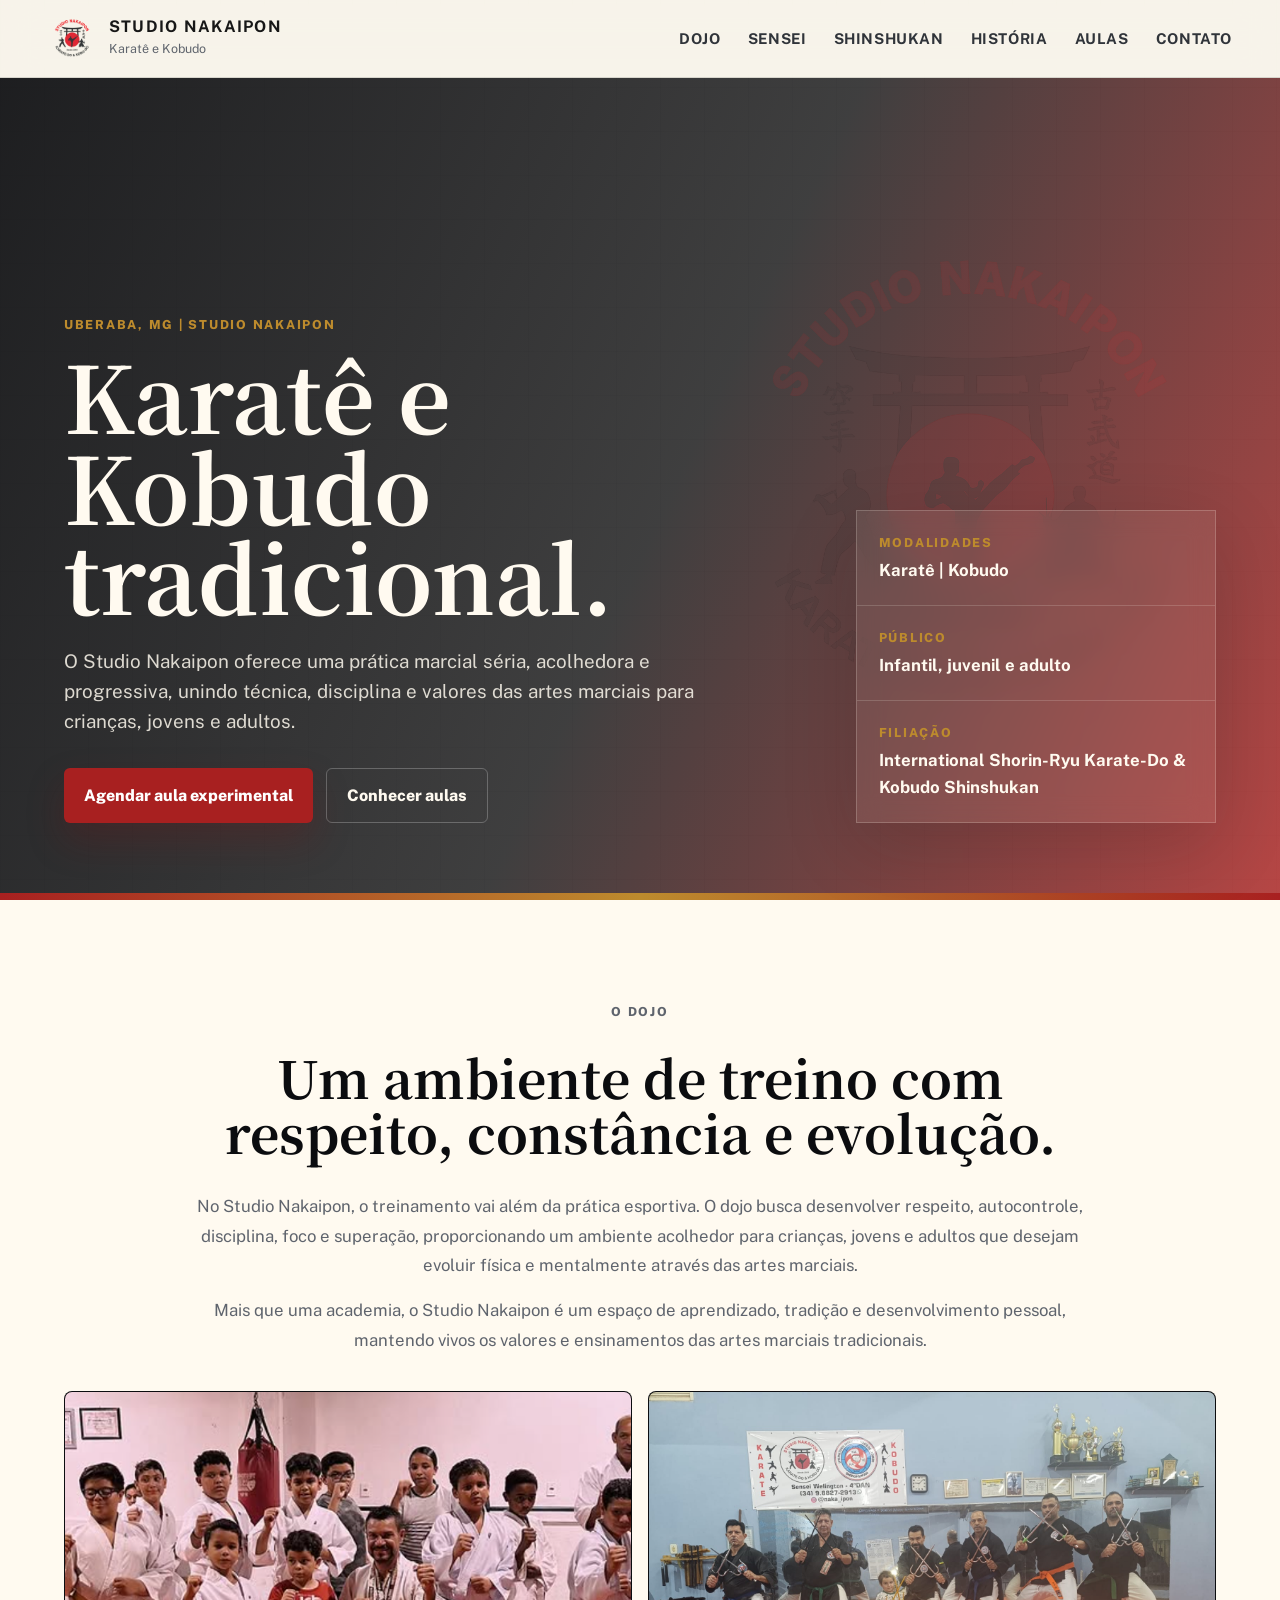
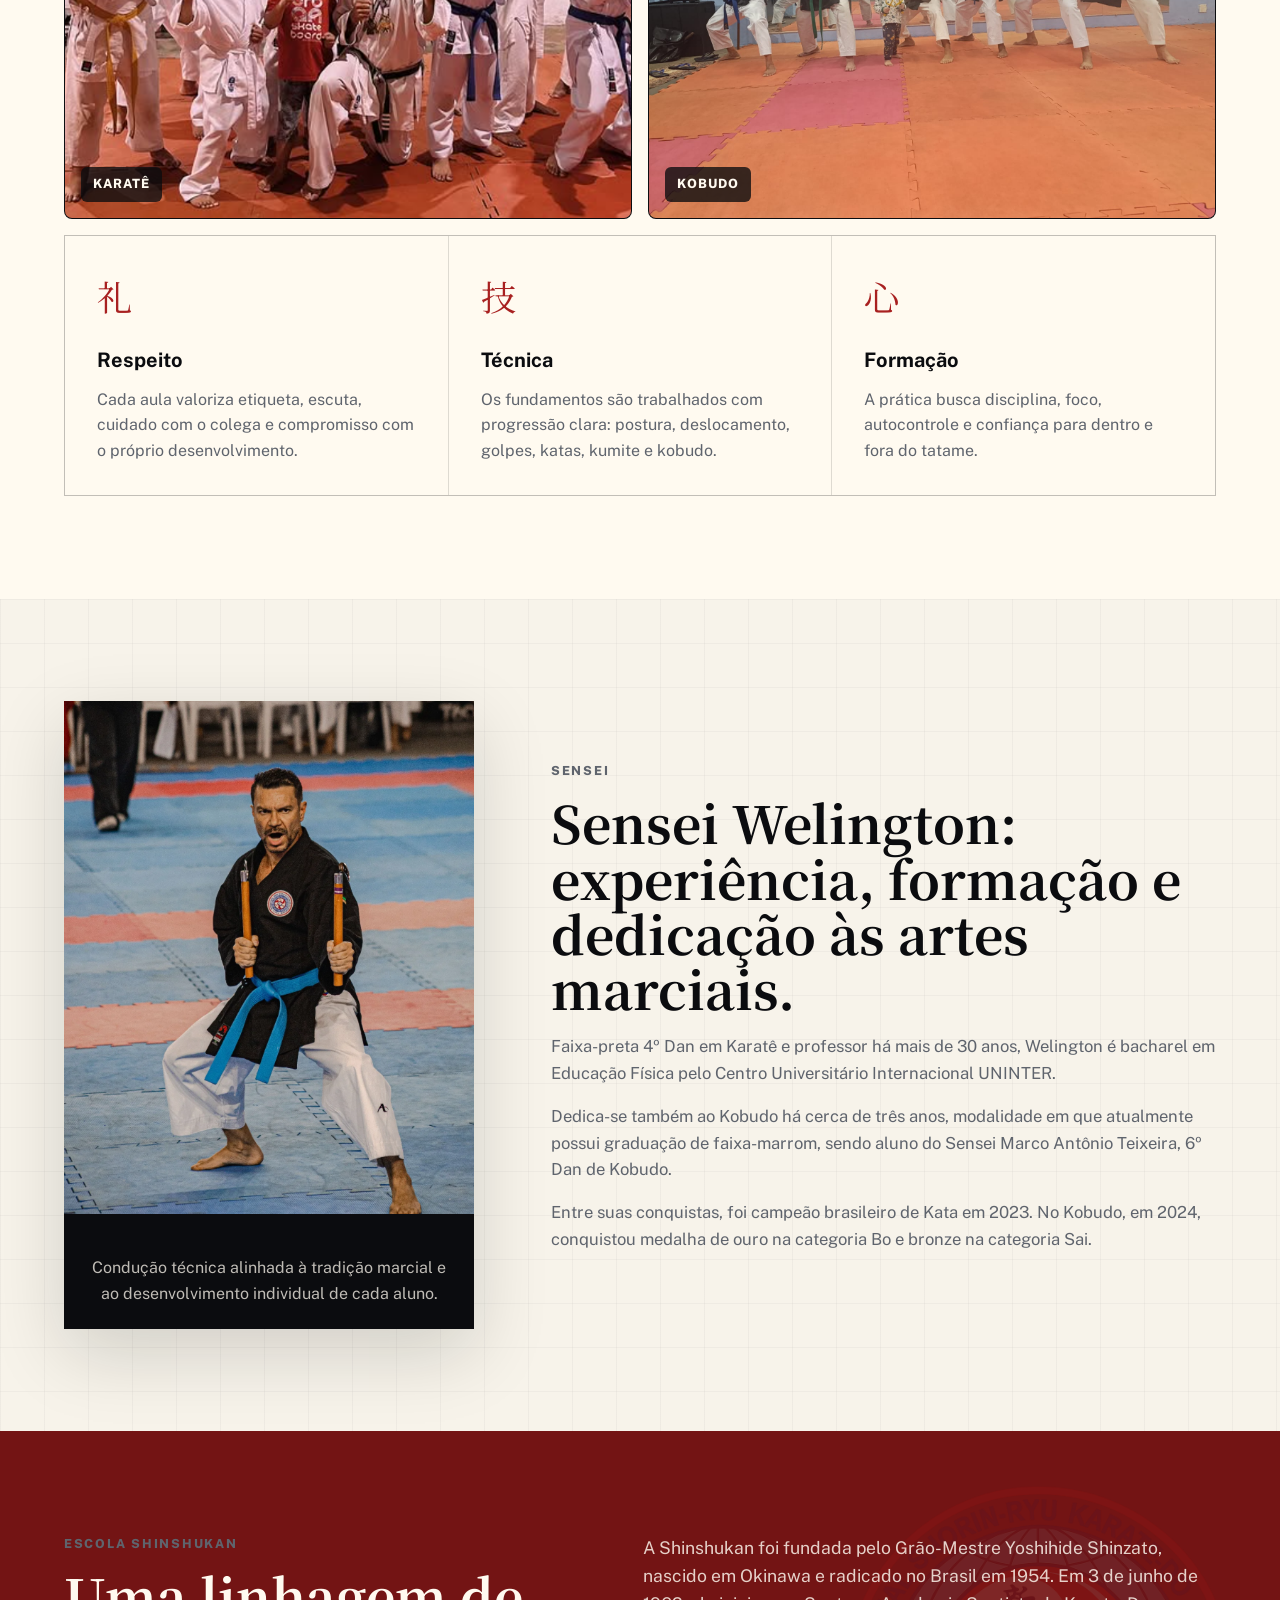
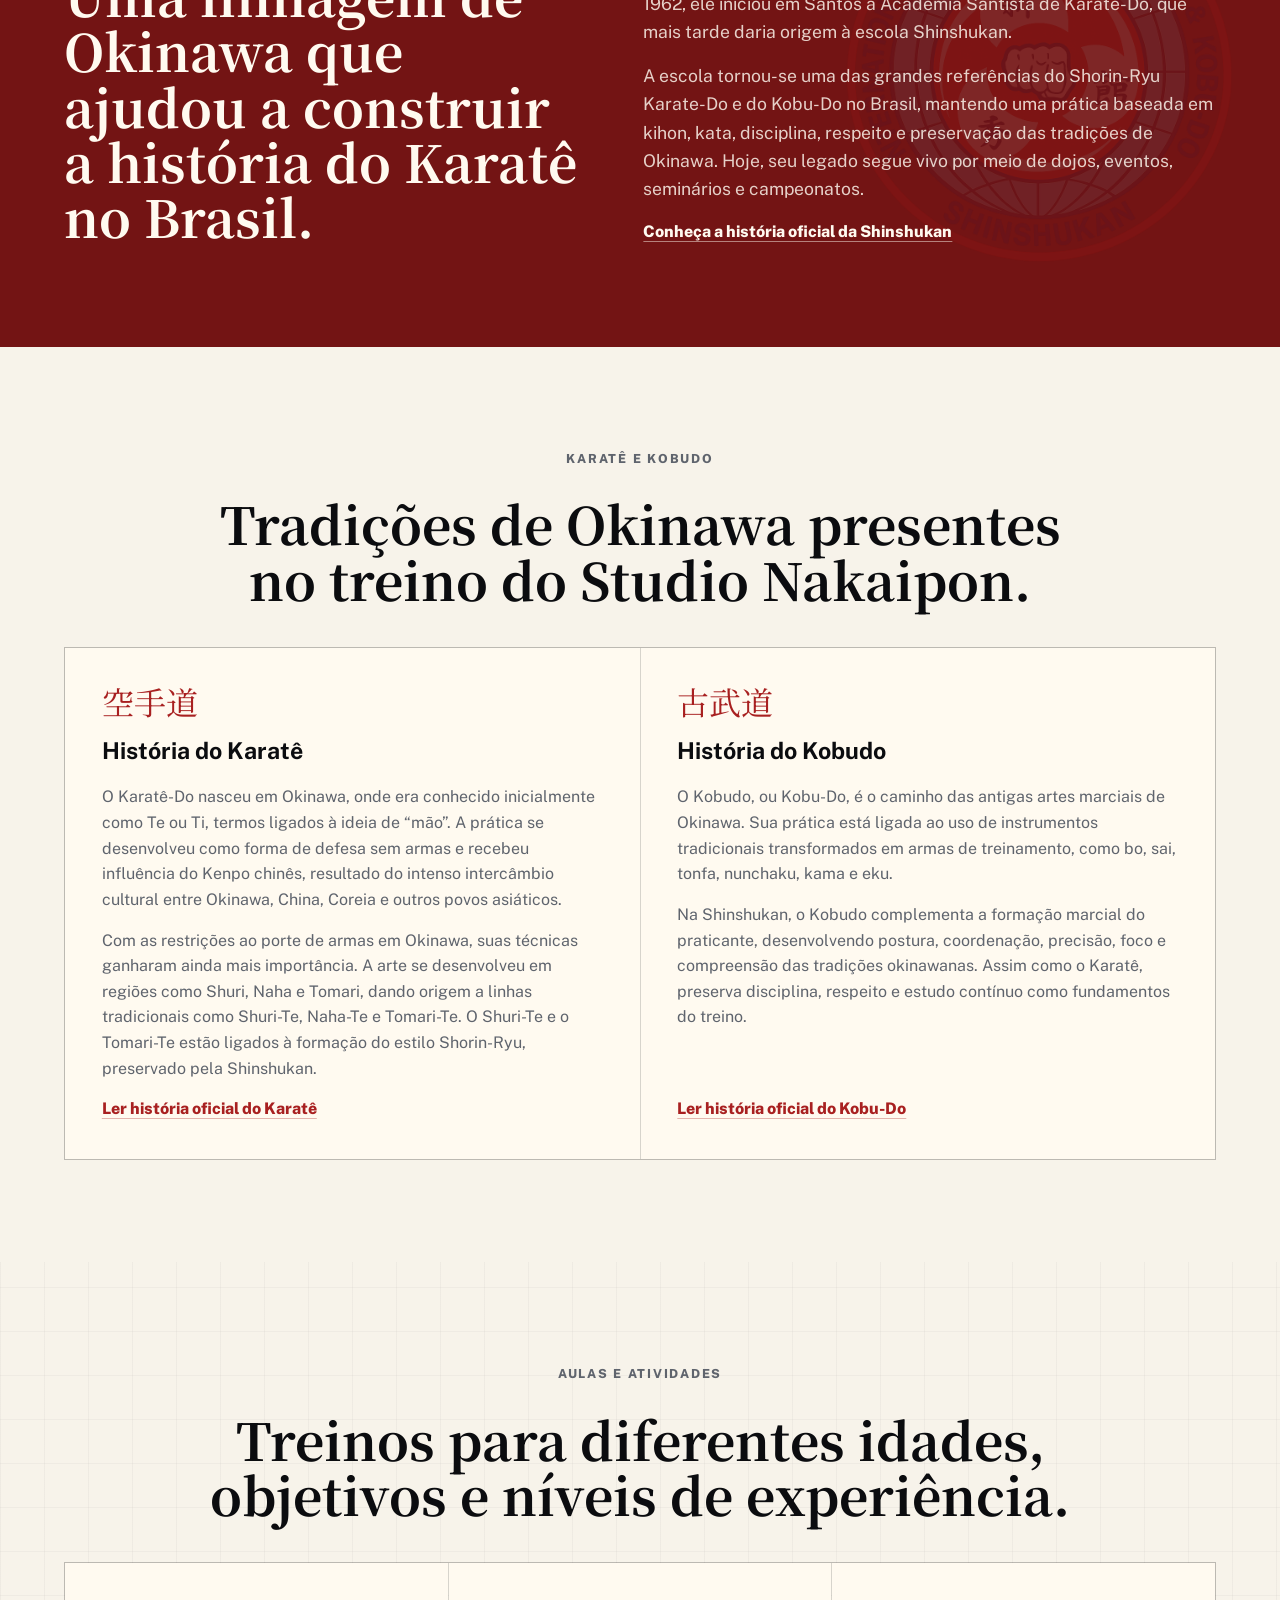
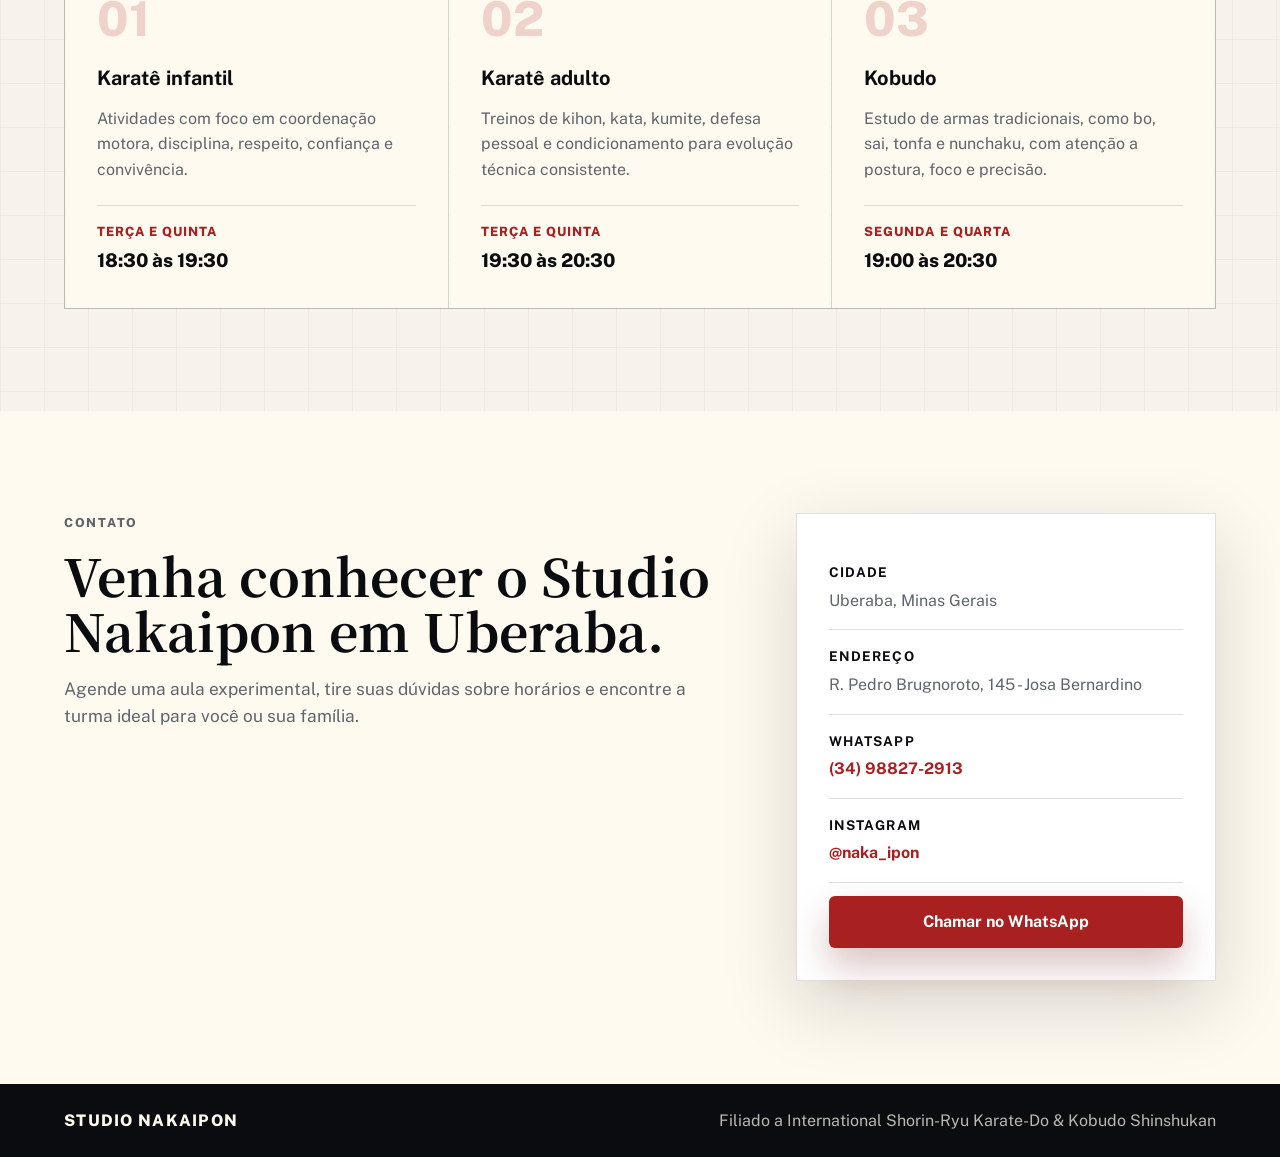
==== index.html @ 6b3e34f6 "primeiro commit" ====
<!DOCTYPE html>
<html lang="pt-BR">
<head>
  <meta charset="UTF-8">
  <meta name="viewport" content="width=device-width, initial-scale=1.0">
  <meta name="description" content="Studio Nakaipon Karatê e Kobudo em Uberaba, MG. Aulas vinculadas à escola Shinshukan, com treino tradicional, disciplina e desenvolvimento pessoal.">
  <title>Studio Nakaipon | Karatê e Kobudo em Uberaba</title>
  <link rel="icon" type="image/png" href="assets/image/logo_nakaipon.png">
  <link rel="preconnect" href="https://fonts.googleapis.com">
  <link rel="preconnect" href="https://fonts.gstatic.com" crossorigin>
  <link href="https://fonts.googleapis.com/css2?family=Noto+Serif+JP:wght@600;700&family=Public+Sans:wght@400;500;600;700;800&display=swap" rel="stylesheet">
  <link rel="stylesheet" href="styles.css">
</head>
<body>
  <header class="site-header">
    <a class="brand" href="#inicio" aria-label="Studio Nakaipon Karatê e Kobudo">
      <img src="assets/image/logo_nakaipon.png" alt="" class="brand-mark">
      <span>
        <strong>Studio Nakaipon</strong>
        <small>Karatê e Kobudo</small>
      </span>
    </a>
    <button class="menu-toggle" type="button" aria-label="Abrir menu" aria-expanded="false" aria-controls="site-nav">
      <span></span>
      <span></span>
      <span></span>
    </button>
    <nav class="site-nav" id="site-nav" aria-label="Navegação principal">
      <a href="#dojo">Dojo</a>
      <a href="#professor">Sensei</a>
      <a href="#shinshukan">Shinshukan</a>
      <a href="#historia-artes">História</a>
      <a href="#aulas">Aulas</a>
      <a href="#contato">Contato</a>
    </nav>
  </header>

  <main id="inicio">
    <section class="hero">
      <div class="hero-media" aria-hidden="true">
        <img src="assets/image/logo_nakaipon.png" alt="">
      </div>
      <div class="hero-content">
        <p class="eyebrow">Uberaba, MG | Studio Nakaipon</p>
        <h1>Karatê e Kobudo tradicional.</h1>
        <p>O Studio Nakaipon oferece uma prática marcial séria, acolhedora e progressiva, unindo técnica, disciplina e valores das artes marciais para crianças, jovens e adultos.</p>
        <div class="hero-actions" aria-label="Ações principais">
          <a href="https://wa.me/5534988272913?text=Ol%C3%A1%20Dojo%20Nakai%20P%C3%B4n%2C%20gostaria%20de%20agendar%20uma%20aula%20experimental." class="btn btn-primary" target="_blank" rel="noreferrer noopener">Agendar aula experimental</a>
          <a href="#aulas" class="btn btn-secondary">Conhecer aulas</a>
        </div>
      </div>
      <aside class="hero-panel" aria-label="Destaques do dojo">
        <div>
          <span class="panel-label">Modalidades</span>
          <strong>Karatê | Kobudo</strong>
        </div>
        <div>
          <span class="panel-label">Público</span>
          <strong>Infantil, juvenil e adulto</strong>
        </div>
        <div>
          <span class="panel-label">Filiação</span>
          <strong>International Shorin-Ryu Karate-Do & Kobudo Shinshukan</strong>
        </div>
      </aside>
    </section>

    <section class="section section-intro" id="dojo">
      <div class="section-heading">
        <p class="section-kicker">O dojo</p>
        <h2>Um ambiente de treino com respeito, constância e evolução.</h2>
      </div>
      <div class="dojo-copy">
        <p>No Studio Nakaipon, o treinamento vai além da prática esportiva. O dojo busca desenvolver respeito, autocontrole, disciplina, foco e superação, proporcionando um ambiente acolhedor para crianças, jovens e adultos que desejam evoluir física e mentalmente através das artes marciais.</p>
        <p>Mais que uma academia, o Studio Nakaipon é um espaço de aprendizado, tradição e desenvolvimento pessoal, mantendo vivos os valores e ensinamentos das artes marciais tradicionais.</p>
      </div>
      <div class="dojo-gallery" aria-label="Treinos de Karatê e Kobudo no Studio Nakaipon">
        <figure>
          <img src="assets/image/karate_nakaipon.png" alt="Alunos em treino de Karatê no Studio Nakaipon">
          <figcaption>Karatê</figcaption>
        </figure>
        <figure>
          <img src="assets/image/kobudo_nakaipon.jpeg" alt="Treino de Kobudo no Studio Nakaipon">
          <figcaption>Kobudo</figcaption>
        </figure>
      </div>
      <div class="intro-grid">
        <article class="feature">
          <span>礼</span>
          <h3>Respeito</h3>
          <p>Cada aula valoriza etiqueta, escuta, cuidado com o colega e compromisso com o próprio desenvolvimento.</p>
        </article>
        <article class="feature">
          <span>技</span>
          <h3>Técnica</h3>
          <p>Os fundamentos são trabalhados com progressão clara: postura, deslocamento, golpes, katas, kumite e kobudo.</p>
        </article>
        <article class="feature">
          <span>心</span>
          <h3>Formação</h3>
          <p>A prática busca disciplina, foco, autocontrole e confiança para dentro e fora do tatame.</p>
        </article>
      </div>
    </section>

    <section class="section split-section" id="professor">
      <div class="portrait-card">
        <img src="assets/image/sensei_welington_foto.png" alt="Sensei Welington, professor do Studio Nakaipon">
        <p>Condução técnica alinhada à tradição marcial e ao desenvolvimento individual de cada aluno.</p>
      </div>
      <div class="split-copy">
        <p class="section-kicker">Sensei</p>
        <h2>Sensei Welington: experiência, formação e dedicação às artes marciais.</h2>
        <p>Faixa-preta 4º Dan em Karatê e professor há mais de 30 anos, Welington é bacharel em Educação Física pelo Centro Universitário Internacional UNINTER.</p>
        <p>Dedica-se também ao Kobudo há cerca de três anos, modalidade em que atualmente possui graduação de faixa-marrom, sendo aluno do Sensei Marco Antônio Teixeira, 6º Dan de Kobudo.</p>
        <p>Entre suas conquistas, foi campeão brasileiro de Kata em 2023. No Kobudo, em 2024, conquistou medalha de ouro na categoria Bo e bronze na categoria Sai.</p>
      </div>
    </section>

    <section class="section school-band" id="shinshukan">
      <div class="school-heading">
        <p class="section-kicker">Escola Shinshukan</p>
        <h2>Uma linhagem de Okinawa que ajudou a construir a história do Karatê no Brasil.</h2>
      </div>
      <div class="school-copy">
        <p>A Shinshukan foi fundada pelo Grão-Mestre Yoshihide Shinzato, nascido em Okinawa e radicado no Brasil em 1954. Em 3 de junho de 1962, ele iniciou em Santos a Academia Santista de Karate-Do, que mais tarde daria origem à escola Shinshukan.</p>
        <p>A escola tornou-se uma das grandes referências do Shorin-Ryu Karate-Do e do Kobu-Do no Brasil, mantendo uma prática baseada em kihon, kata, disciplina, respeito e preservação das tradições de Okinawa. Hoje, seu legado segue vivo por meio de dojos, eventos, seminários e campeonatos.</p>
        <a class="text-link" href="https://shinshukan.com.br/historia-da-shinshukan/" target="_blank" rel="noreferrer noopener">Conheça a história oficial da Shinshukan</a>
      </div>
    </section>

    <section class="section history-section" id="historia-artes">
      <div class="section-heading">
        <p class="section-kicker">Karatê e Kobudo</p>
        <h2>Tradições de Okinawa presentes no treino do Studio Nakaipon.</h2>
      </div>
      <div class="history-grid">
        <article class="history-card">
          <span class="history-tag">空手道</span>
          <h3>História do Karatê</h3>
          <p>O Karatê-Do nasceu em Okinawa, onde era conhecido inicialmente como Te ou Ti, termos ligados à ideia de “mão”. A prática se desenvolveu como forma de defesa sem armas e recebeu influência do Kenpo chinês, resultado do intenso intercâmbio cultural entre Okinawa, China, Coreia e outros povos asiáticos.</p>
          <p>Com as restrições ao porte de armas em Okinawa, suas técnicas ganharam ainda mais importância. A arte se desenvolveu em regiões como Shuri, Naha e Tomari, dando origem a linhas tradicionais como Shuri-Te, Naha-Te e Tomari-Te. O Shuri-Te e o Tomari-Te estão ligados à formação do estilo Shorin-Ryu, preservado pela Shinshukan.</p>
          <a class="inline-link" href="https://shinshukan.com.br/historia-do-karate/" target="_blank" rel="noreferrer noopener">Ler história oficial do Karatê</a>
        </article>
        <article class="history-card">
          <span class="history-tag">古武道</span>
          <h3>História do Kobudo</h3>
          <p>O Kobudo, ou Kobu-Do, é o caminho das antigas artes marciais de Okinawa. Sua prática está ligada ao uso de instrumentos tradicionais transformados em armas de treinamento, como bo, sai, tonfa, nunchaku, kama e eku.</p>
          <p>Na Shinshukan, o Kobudo complementa a formação marcial do praticante, desenvolvendo postura, coordenação, precisão, foco e compreensão das tradições okinawanas. Assim como o Karatê, preserva disciplina, respeito e estudo contínuo como fundamentos do treino.</p>
          <a class="inline-link" href="https://shinshukan.com.br/historia-do-kobu-do/" target="_blank" rel="noreferrer noopener">Ler história oficial do Kobu-Do</a>
        </article>
      </div>
    </section>

    <section class="section" id="aulas">
      <div class="section-heading">
        <p class="section-kicker">Aulas e atividades</p>
        <h2>Treinos para diferentes idades, objetivos e níveis de experiência.</h2>
      </div>
      <div class="classes-grid">
        <article class="class-card">
          <div class="class-number">01</div>
          <h3>Karatê infantil</h3>
          <p>Atividades com foco em coordenação motora, disciplina, respeito, confiança e convivência.</p>
          <dl class="schedule-list">
            <div>
              <dt>Terça e quinta</dt>
              <dd>18:30 às 19:30</dd>
            </div>
          </dl>
        </article>
        <article class="class-card">
          <div class="class-number">02</div>
          <h3>Karatê adulto</h3>
          <p>Treinos de kihon, kata, kumite, defesa pessoal e condicionamento para evolução técnica consistente.</p>
          <dl class="schedule-list">
            <div>
              <dt>Terça e quinta</dt>
              <dd>19:30 às 20:30</dd>
            </div>
          </dl>
        </article>
        <article class="class-card">
          <div class="class-number">03</div>
          <h3>Kobudo</h3>
          <p>Estudo de armas tradicionais, como bo, sai, tonfa e nunchaku, com atenção a postura, foco e precisão.</p>
          <dl class="schedule-list">
            <div>
              <dt>Segunda e quarta</dt>
              <dd>19:00 às 20:30</dd>
            </div>
          </dl>
        </article>
      </div>
    </section>

    <section class="section contact-section" id="contato">
      <div class="contact-copy">
        <p class="section-kicker">Contato</p>
        <h2>Venha conhecer o Studio Nakaipon em Uberaba.</h2>
        <p>Agende uma aula experimental, tire suas dúvidas sobre horários e encontre a turma ideal para você ou sua família.</p>
      </div>
      <div class="contact-card">
        <p><strong>Cidade</strong><span>Uberaba, Minas Gerais</span></p>
        <p><strong>Endereço</strong><span>R. Pedro Brugnoroto, 145 - Josa Bernardino</span></p>
        <p><strong>WhatsApp</strong><a href="https://wa.me/5534988272913?text=Ol%C3%A1%20Dojo%20Nakai%20P%C3%B4n%2C%20gostaria%20de%20mais%20informa%C3%A7%C3%B5es." target="_blank" rel="noreferrer noopener">(34) 98827-2913</a></p>
        <p><strong>Instagram</strong><a href="https://www.instagram.com/naka_ipon/" target="_blank" rel="noreferrer noopener">@naka_ipon</a></p>
        <!-- <p><strong>Email</strong><a href="mailto:contato@nakaipon.com.br">contato@nakaipon.com.br</a></p> -->
        <a class="btn btn-primary btn-full" href="https://wa.me/5534988272913?text=Ol%C3%A1%20Dojo%20Nakai%20P%C3%B4n%2C%20gostaria%20de%20agendar%20uma%20aula%20experimental." target="_blank" rel="noreferrer noopener">Chamar no WhatsApp</a>
      </div>
    </section>
  </main>

  <footer class="site-footer">
    <span>Studio Nakaipon</span>
    <p>Filiado a International Shorin-Ryu Karate-Do & Kobudo Shinshukan</p>
  </footer>

  <script src="script.js"></script>
</body>
</html>
---- styles.css ----
:root {
  --ink: #171717;
  --muted: #5f646d;
  --paper: #f7f3ea;
  --paper-deep: #e8ddca;
  --panel: #fffaf0;
  --line: rgba(23, 23, 23, 0.14);
  --red: #a82020;
  --red-dark: #731414;
  --gold: #bd8b2d;
  --black: #0b0c0f;
  --shadow: 0 24px 70px rgba(15, 17, 20, 0.16);
}

* {
  box-sizing: border-box;
}

html {
  scroll-behavior: smooth;
  scroll-padding-top: 88px;
}

body {
  margin: 0;
  color: var(--ink);
  background:
    linear-gradient(90deg, rgba(23, 23, 23, 0.035) 1px, transparent 1px),
    linear-gradient(0deg, rgba(23, 23, 23, 0.035) 1px, transparent 1px),
    var(--paper);
  background-size: 44px 44px;
  font-family: "Public Sans", Arial, sans-serif;
  line-height: 1.6;
}

body.menu-open {
  overflow: hidden;
}

img {
  display: block;
  max-width: 100%;
}

a,
button {
  font: inherit;
}

a {
  color: inherit;
}

.site-header {
  position: sticky;
  top: 0;
  z-index: 20;
  display: flex;
  align-items: center;
  justify-content: space-between;
  gap: 1.5rem;
  min-height: 78px;
  padding: 0.85rem clamp(1rem, 4vw, 3rem);
  background: rgba(247, 243, 234, 0.92);
  border-bottom: 1px solid var(--line);
  backdrop-filter: blur(18px);
}

.brand {
  display: inline-flex;
  align-items: center;
  gap: 0.8rem;
  color: var(--ink);
  text-decoration: none;
}

.brand-mark {
  width: 48px;
  height: 48px;
}

.brand strong {
  display: block;
  font-size: 1rem;
  line-height: 1.05;
  text-transform: uppercase;
  letter-spacing: 0.08em;
}

.brand small {
  display: block;
  margin-top: 0.2rem;
  color: var(--muted);
  font-size: 0.78rem;
}

.site-nav {
  display: flex;
  align-items: center;
  gap: clamp(0.9rem, 2.2vw, 1.7rem);
}

.site-nav a {
  color: #30343a;
  font-size: 0.93rem;
  font-weight: 700;
  text-decoration: none;
  text-transform: uppercase;
  letter-spacing: 0.04em;
  transition: color 0.2s ease;
}

.site-nav a:hover,
.site-nav a:focus-visible {
  color: var(--red);
}

.menu-toggle {
  display: none;
  width: 44px;
  height: 44px;
  place-items: center;
  border: 1px solid var(--line);
  border-radius: 6px;
  background: var(--panel);
  cursor: pointer;
}

.menu-toggle span {
  display: block;
  width: 20px;
  height: 2px;
  margin: 3px 0;
  background: var(--ink);
  transition: transform 0.2s ease, opacity 0.2s ease;
}

.menu-toggle[aria-expanded="true"] span:nth-child(1) {
  transform: translateY(8px) rotate(45deg);
}

.menu-toggle[aria-expanded="true"] span:nth-child(2) {
  opacity: 0;
}

.menu-toggle[aria-expanded="true"] span:nth-child(3) {
  transform: translateY(-8px) rotate(-45deg);
}

.hero {
  position: relative;
  display: grid;
  grid-template-columns: minmax(0, 1fr) minmax(260px, 360px);
  gap: clamp(2rem, 5vw, 4rem);
  align-items: end;
  min-height: calc(100vh - 78px);
  padding: clamp(4rem, 8vw, 7rem) clamp(1rem, 5vw, 5rem) clamp(3rem, 6vw, 5rem);
  overflow: hidden;
  background:
    linear-gradient(115deg, rgba(11, 12, 15, 0.92), rgba(11, 12, 15, 0.78) 52%, rgba(168, 32, 32, 0.82)),
    repeating-linear-gradient(90deg, rgba(255, 255, 255, 0.08) 0 1px, transparent 1px 18px);
  color: #fffaf0;
}

.hero::after {
  content: "";
  position: absolute;
  inset: auto 0 0;
  height: 7px;
  background: linear-gradient(90deg, var(--red), var(--gold), var(--red));
}

.hero-media {
  position: absolute;
  right: clamp(-3rem, 4vw, 2rem);
  top: 50%;
  width: min(46vw, 560px);
  opacity: 0.1;
  transform: translateY(-50%);
}

.hero-content,
.hero-panel {
  position: relative;
  z-index: 1;
}

.hero-content {
  max-width: 760px;
}

.eyebrow,
.section-kicker,
.panel-label {
  margin: 0 0 0.9rem;
  color: var(--gold);
  font-size: 0.78rem;
  font-weight: 800;
  letter-spacing: 0.14em;
  text-transform: uppercase;
}

.hero h1,
.section h2 {
  margin: 0;
  font-family: "Noto Serif JP", Georgia, serif;
  letter-spacing: 0;
}

.hero h1 {
  max-width: 880px;
  font-size: clamp(2.7rem, 7.2vw, 6.4rem);
  line-height: 0.98;
}

.hero-content > p:not(.eyebrow) {
  max-width: 650px;
  margin: 1.6rem 0 2rem;
  color: rgba(255, 250, 240, 0.84);
  font-size: clamp(1rem, 1.5vw, 1.18rem);
}

.hero-actions {
  display: flex;
  flex-wrap: wrap;
  gap: 0.8rem;
}

.btn {
  display: inline-flex;
  align-items: center;
  justify-content: center;
  min-height: 48px;
  padding: 0.85rem 1.25rem;
  border-radius: 6px;
  font-weight: 800;
  text-decoration: none;
  transition: transform 0.2s ease, box-shadow 0.2s ease, background 0.2s ease;
}

.btn:hover,
.btn:focus-visible {
  transform: translateY(-2px);
}

.btn-primary {
  background: var(--red);
  color: #fff;
  box-shadow: 0 18px 36px rgba(115, 20, 20, 0.26);
}

.btn-primary:hover,
.btn-primary:focus-visible {
  background: var(--red-dark);
}

.btn-secondary {
  border: 1px solid rgba(255, 255, 255, 0.24);
  color: #fffaf0;
}

.btn-full {
  width: 100%;
  margin-top: 0.8rem;
}

.hero-panel {
  display: grid;
  gap: 0;
  border: 1px solid rgba(255, 250, 240, 0.2);
  background: rgba(255, 250, 240, 0.08);
  backdrop-filter: blur(12px);
  box-shadow: var(--shadow);
}

.hero-panel > div {
  padding: 1.35rem;
  border-bottom: 1px solid rgba(255, 250, 240, 0.16);
}

.hero-panel > div:last-child {
  border-bottom: 0;
}

.panel-label {
  display: block;
  margin-bottom: 0.25rem;
}

.hero-panel strong {
  display: block;
  font-size: 1.05rem;
}

.section {
  padding: clamp(4rem, 8vw, 7rem) clamp(1rem, 5vw, 5rem);
}

.section-heading {
  display: grid;
  gap: 0.8rem;
  max-width: 900px;
  margin: 0 auto 2.5rem;
  text-align: center;
}

.section h2 {
  color: var(--black);
  font-size: clamp(2rem, 4vw, 3.5rem);
  line-height: 1.08;
}

.section p {
  color: var(--muted);
}

.section-intro {
  background: var(--panel);
}

.dojo-copy {
  display: grid;
  gap: 1rem;
  max-width: 920px;
  margin: -0.5rem auto 2.25rem;
  text-align: center;
}

.dojo-copy p {
  margin: 0;
  font-size: 1.05rem;
  line-height: 1.75;
}

.dojo-gallery {
  display: grid;
  grid-template-columns: repeat(2, minmax(0, 1fr));
  gap: 1rem;
  max-width: 1180px;
  margin: 0 auto 1rem;
}

.dojo-gallery figure {
  position: relative;
  min-height: 320px;
  margin: 0;
  overflow: hidden;
  border: 1px solid var(--line);
  border-radius: 8px;
  background: var(--black);
}

.dojo-gallery img {
  width: 100%;
  height: 100%;
  min-height: 320px;
  object-fit: cover;
  display: block;
}

.dojo-gallery figcaption {
  position: absolute;
  left: 1rem;
  bottom: 1rem;
  padding: 0.45rem 0.75rem;
  border-radius: 6px;
  background: rgba(11, 12, 15, 0.78);
  color: #fffaf0;
  font-size: 0.8rem;
  font-weight: 800;
  letter-spacing: 0.08em;
  text-transform: uppercase;
}

.intro-grid,
.classes-grid {
  display: grid;
  grid-template-columns: repeat(3, minmax(0, 1fr));
  gap: 1px;
  max-width: 1180px;
  margin: 0 auto;
  background: var(--line);
  border: 1px solid var(--line);
}

.feature,
.class-card {
  min-height: 255px;
  padding: clamp(1.4rem, 3vw, 2rem);
  background: var(--panel);
}

.feature span {
  display: block;
  color: var(--red);
  font-family: "Noto Serif JP", Georgia, serif;
  font-size: 2.2rem;
}

.feature h3,
.class-card h3 {
  margin: 1.2rem 0 0.7rem;
  color: var(--black);
  font-size: 1.25rem;
}

.feature p,
.class-card p {
  margin: 0;
}

.schedule-list {
  display: grid;
  gap: 0.7rem;
  margin: 1.4rem 0 0;
}

.schedule-list div {
  padding-top: 1rem;
  border-top: 1px solid var(--line);
}

.schedule-list dt {
  color: var(--red);
  font-size: 0.8rem;
  font-weight: 800;
  letter-spacing: 0.08em;
  text-transform: uppercase;
}

.schedule-list dd {
  margin: 0.2rem 0 0;
  color: var(--black);
  font-size: 1.18rem;
  font-weight: 800;
}

.split-section {
  display: grid;
  grid-template-columns: minmax(240px, 410px) minmax(0, 1fr);
  gap: clamp(2rem, 6vw, 5rem);
  align-items: center;
  max-width: 1280px;
  margin: 0 auto;
}

.portrait-card {
  display: grid;
  align-items: end;
  gap: 1.2rem;
  padding: 0;
  background: var(--black);
  color: #fffaf0;
  box-shadow: var(--shadow);
  overflow: hidden;
}

.portrait-card img {
  width: 100%;
  aspect-ratio: 4 / 5;
  object-fit: cover;
  object-position: center top;
}

.portrait-card p {
  margin: 0;
  padding: 1.4rem;
  color: rgba(255, 250, 240, 0.74);
  text-align: center;
}

.split-copy {
  max-width: 760px;
}

.split-copy p:not(.section-kicker) {
  max-width: 680px;
  font-size: 1.04rem;
}

.school-band {
  position: relative;
  display: grid;
  grid-template-columns: minmax(0, 0.9fr) minmax(0, 1fr);
  gap: clamp(2rem, 5vw, 5rem);
  align-items: center;
  overflow: hidden;
  background: var(--red-dark);
  color: #fffaf0;
}

.school-band::before {
  content: "";
  position: absolute;
  right: clamp(-4rem, 2vw, 2rem);
  top: 50%;
  width: min(42vw, 430px);
  aspect-ratio: 1;
  background: url("assets/image/logo_shinshukan.png") center / contain no-repeat;
  opacity: 0.08;
  transform: translateY(-50%);
  pointer-events: none;
}

.school-band h2 {
  color: #fffaf0;
}

.school-heading,
.school-copy {
  position: relative;
  z-index: 1;
}

.school-heading {
  display: grid;
  justify-items: start;
  gap: 0;
}

.school-band p:not(.section-kicker) {
  color: rgba(255, 250, 240, 0.82);
  font-size: 1.1rem;
}

.school-copy {
  display: grid;
  gap: 1rem;
}

.school-copy p {
  margin: 0;
}

.text-link {
  color: #fffaf0;
  font-weight: 800;
  text-decoration-color: rgba(255, 250, 240, 0.48);
  text-underline-offset: 0.28em;
}

.text-link:hover,
.text-link:focus-visible {
  text-decoration-color: #fffaf0;
}

.history-section {
  background: var(--paper);
}

.history-grid {
  display: grid;
  grid-template-columns: repeat(2, minmax(0, 1fr));
  gap: 1px;
  max-width: 1180px;
  margin: 0 auto;
  background: var(--line);
  border: 1px solid var(--line);
}

.history-card {
  display: flex;
  flex-direction: column;
  gap: 0.95rem;
  padding: clamp(1.5rem, 3vw, 2.3rem);
  background: var(--panel);
}

.history-tag {
  color: var(--red);
  font-family: "Noto Serif JP", Georgia, serif;
  font-size: 2rem;
  line-height: 1;
}

.history-card h3 {
  margin: 0;
  color: var(--black);
  font-size: 1.45rem;
}

.history-card p {
  margin: 0;
}

.inline-link {
  margin-top: auto;
  color: var(--red);
  font-weight: 800;
  text-decoration-color: rgba(168, 32, 32, 0.32);
  text-underline-offset: 0.28em;
}

.inline-link:hover,
.inline-link:focus-visible {
  text-decoration-color: var(--red);
}

.class-card {
  position: relative;
}

.class-number {
  color: rgba(168, 32, 32, 0.18);
  font-size: 3rem;
  font-weight: 800;
  line-height: 1;
}

.contact-section {
  display: grid;
  grid-template-columns: minmax(0, 1fr) minmax(280px, 420px);
  gap: clamp(2rem, 6vw, 5rem);
  align-items: start;
  background: var(--panel);
}

.contact-copy {
  max-width: 720px;
}

.contact-copy p:not(.section-kicker) {
  font-size: 1.08rem;
}

.contact-card {
  padding: clamp(1.4rem, 3vw, 2rem);
  background: #fff;
  border: 1px solid var(--line);
  box-shadow: var(--shadow);
}

.contact-card p {
  display: grid;
  gap: 0.25rem;
  margin: 0;
  padding: 1rem 0;
  border-bottom: 1px solid var(--line);
}

.contact-card strong {
  color: var(--black);
  font-size: 0.84rem;
  text-transform: uppercase;
  letter-spacing: 0.08em;
}

.contact-card a {
  color: var(--red);
  font-weight: 700;
  text-decoration: none;
}

.contact-card .btn-primary {
  color: #fff;
}

.contact-card a:hover,
.contact-card a:focus-visible {
  text-decoration: underline;
}

.contact-card .btn-primary:hover,
.contact-card .btn-primary:focus-visible {
  color: #fff;
  text-decoration: none;
}

.site-footer {
  display: flex;
  flex-wrap: wrap;
  justify-content: space-between;
  gap: 0.75rem;
  padding: 1.5rem clamp(1rem, 5vw, 5rem);
  background: var(--black);
  color: rgba(255, 250, 240, 0.72);
}

.site-footer span {
  color: #fffaf0;
  font-weight: 800;
  text-transform: uppercase;
  letter-spacing: 0.08em;
}

.site-footer p {
  margin: 0;
}

@media (max-width: 920px) {
  .site-nav {
    position: fixed;
    inset: 78px 0 auto;
    display: none;
    flex-direction: column;
    align-items: flex-start;
    padding: 1.5rem;
    background: rgba(247, 243, 234, 0.98);
    border-bottom: 1px solid var(--line);
    box-shadow: var(--shadow);
  }

  .site-nav.active {
    display: flex;
  }

  .menu-toggle {
    display: grid;
  }

  .hero,
  .split-section,
  .school-band,
  .contact-section {
    grid-template-columns: 1fr;
  }

  .hero {
    min-height: auto;
  }

  .hero-panel {
    max-width: 560px;
  }

  .intro-grid,
  .classes-grid,
  .dojo-gallery,
  .history-grid {
    grid-template-columns: 1fr;
  }

  .feature,
  .class-card {
    min-height: auto;
  }
}

@media (max-width: 560px) {
  .brand strong {
    font-size: 0.88rem;
  }

  .brand small {
    font-size: 0.72rem;
  }

  .brand-mark {
    width: 42px;
    height: 42px;
  }

  .hero-actions,
  .btn {
    width: 100%;
  }

  .site-footer {
    display: block;
  }

  .site-footer p {
    margin-top: 0.4rem;
  }
}
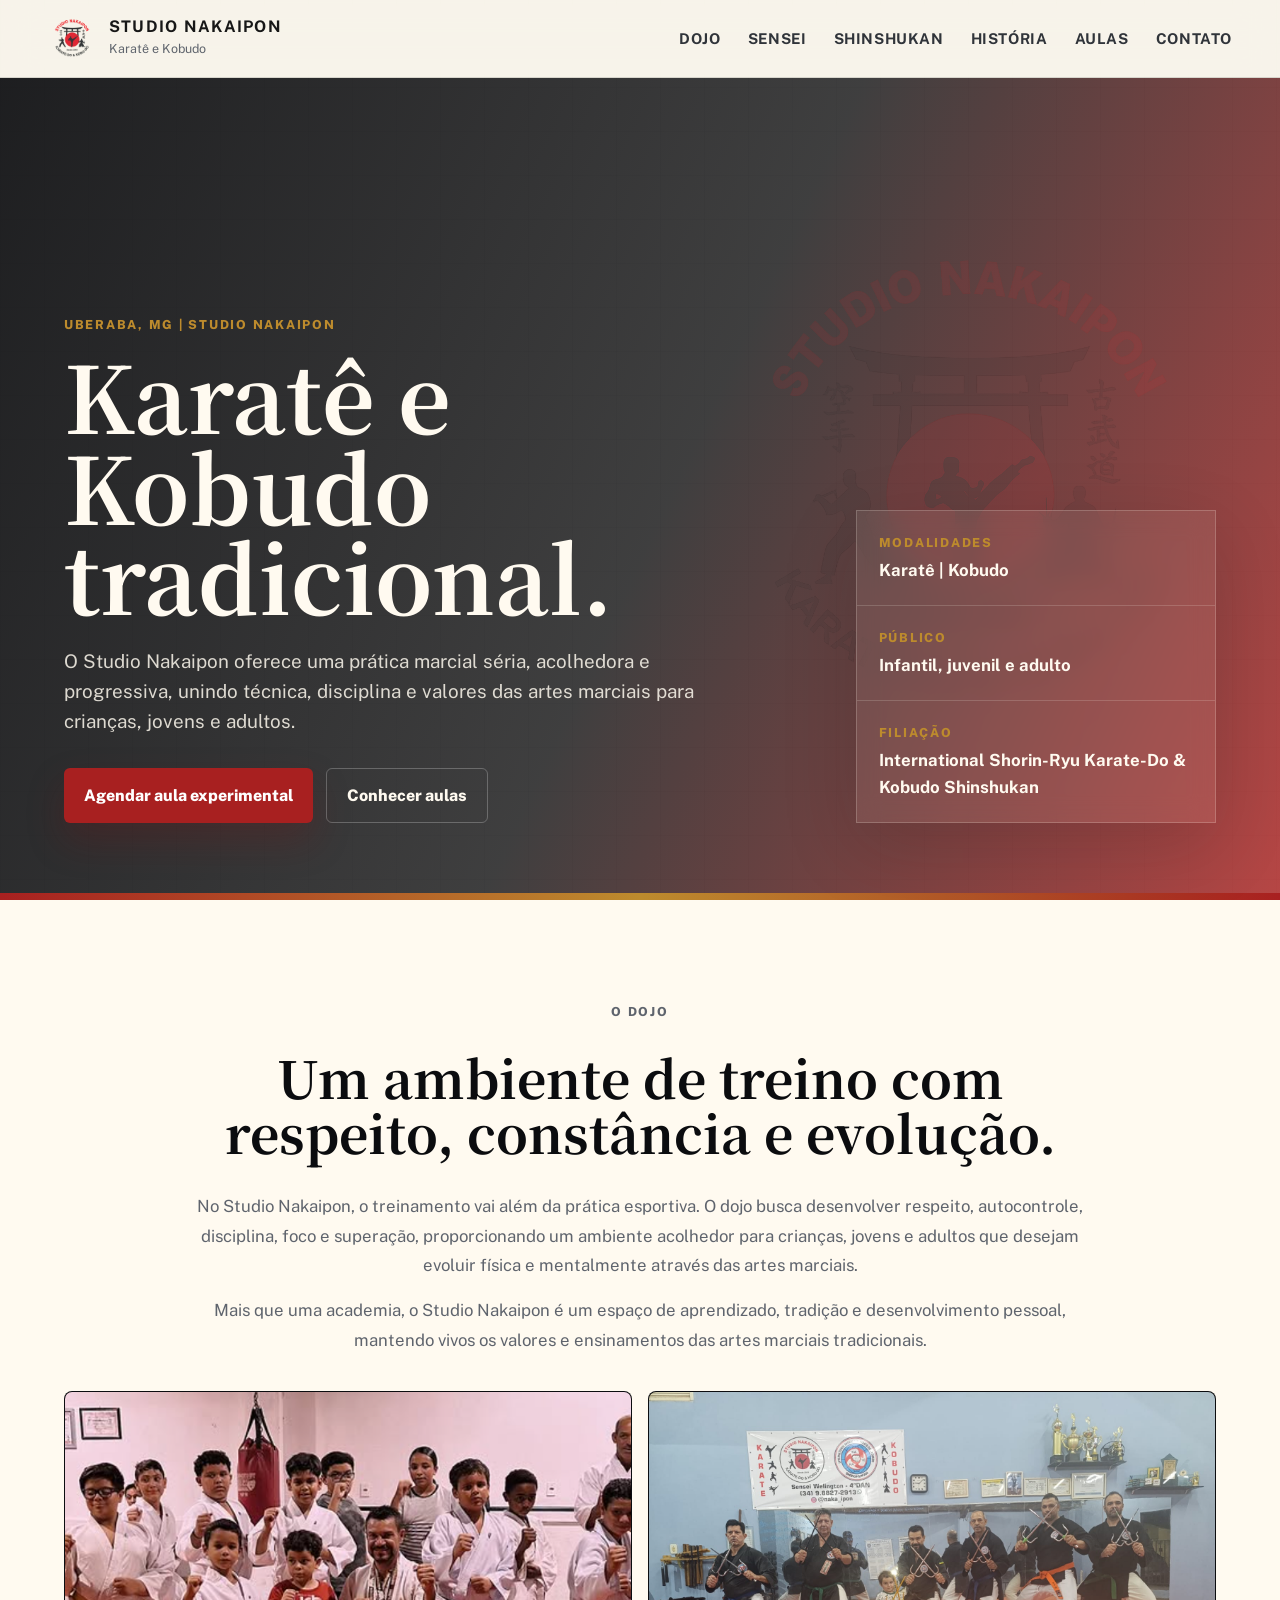
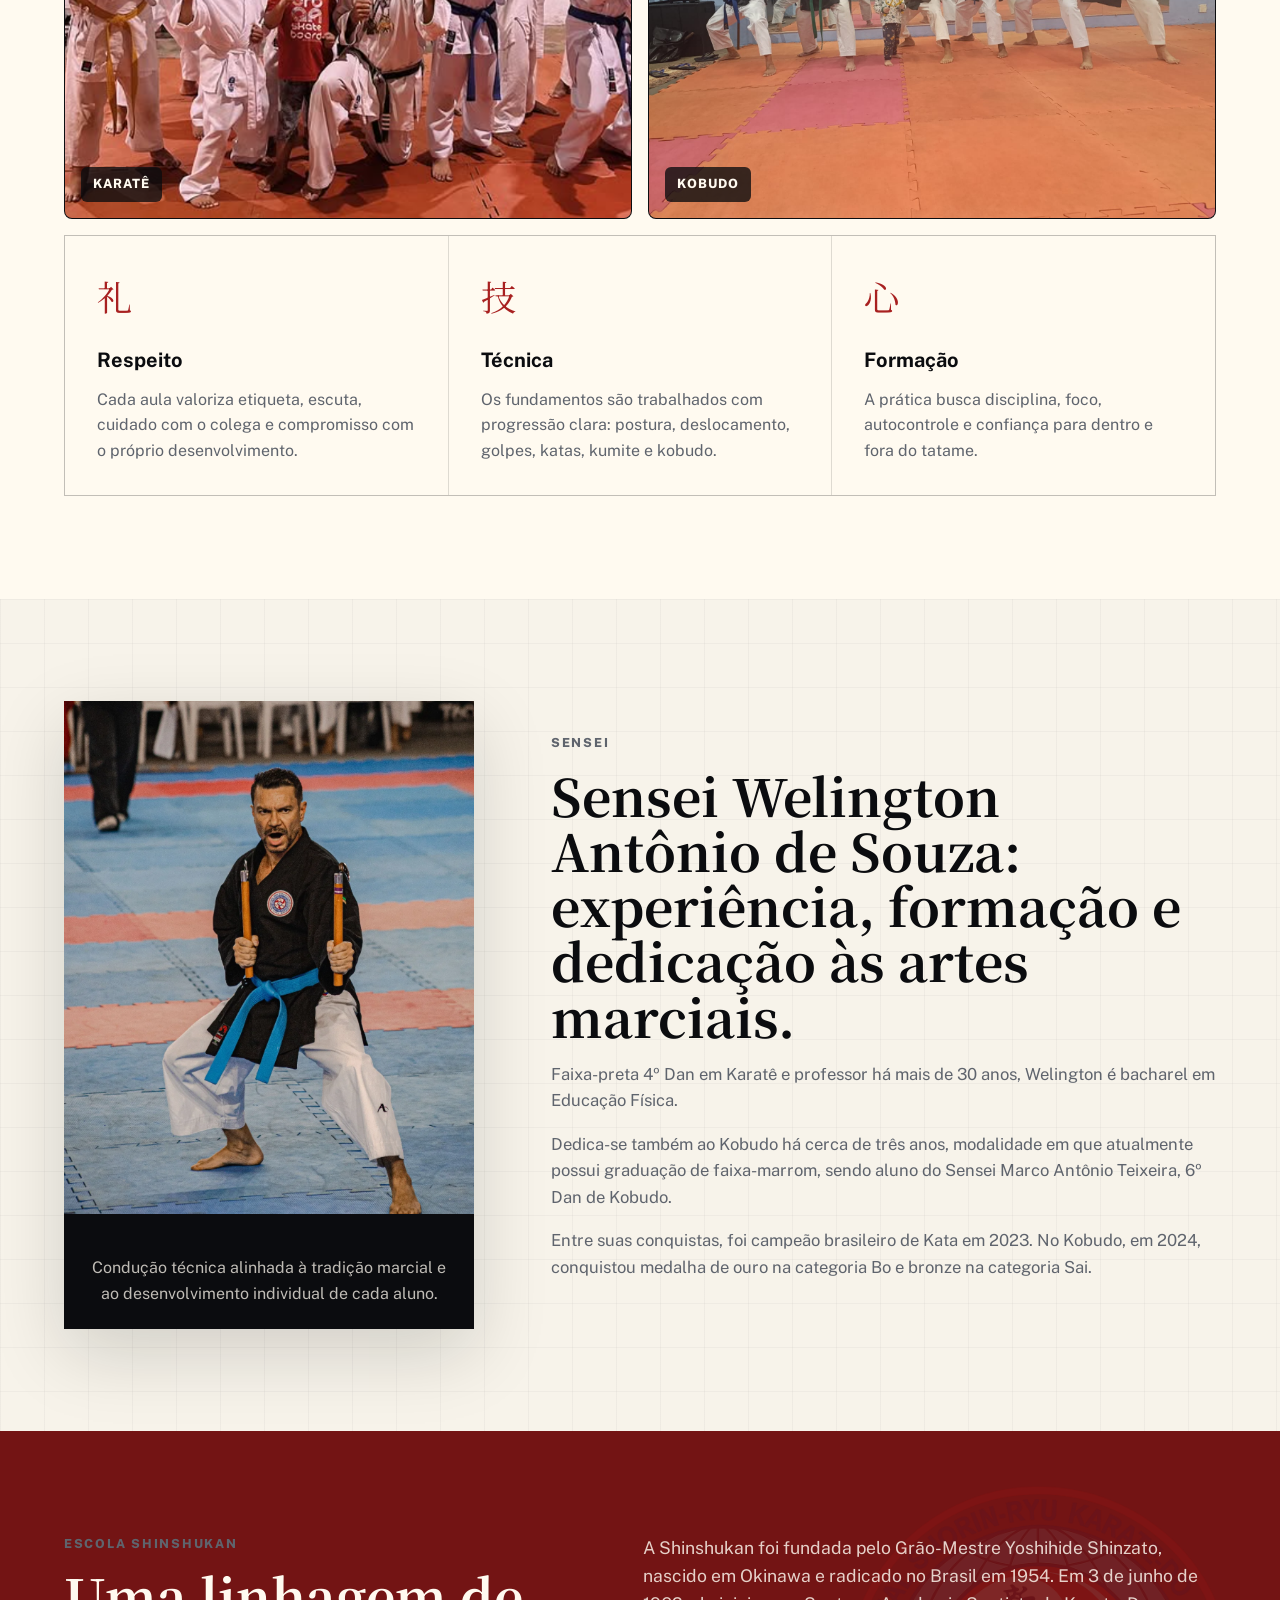
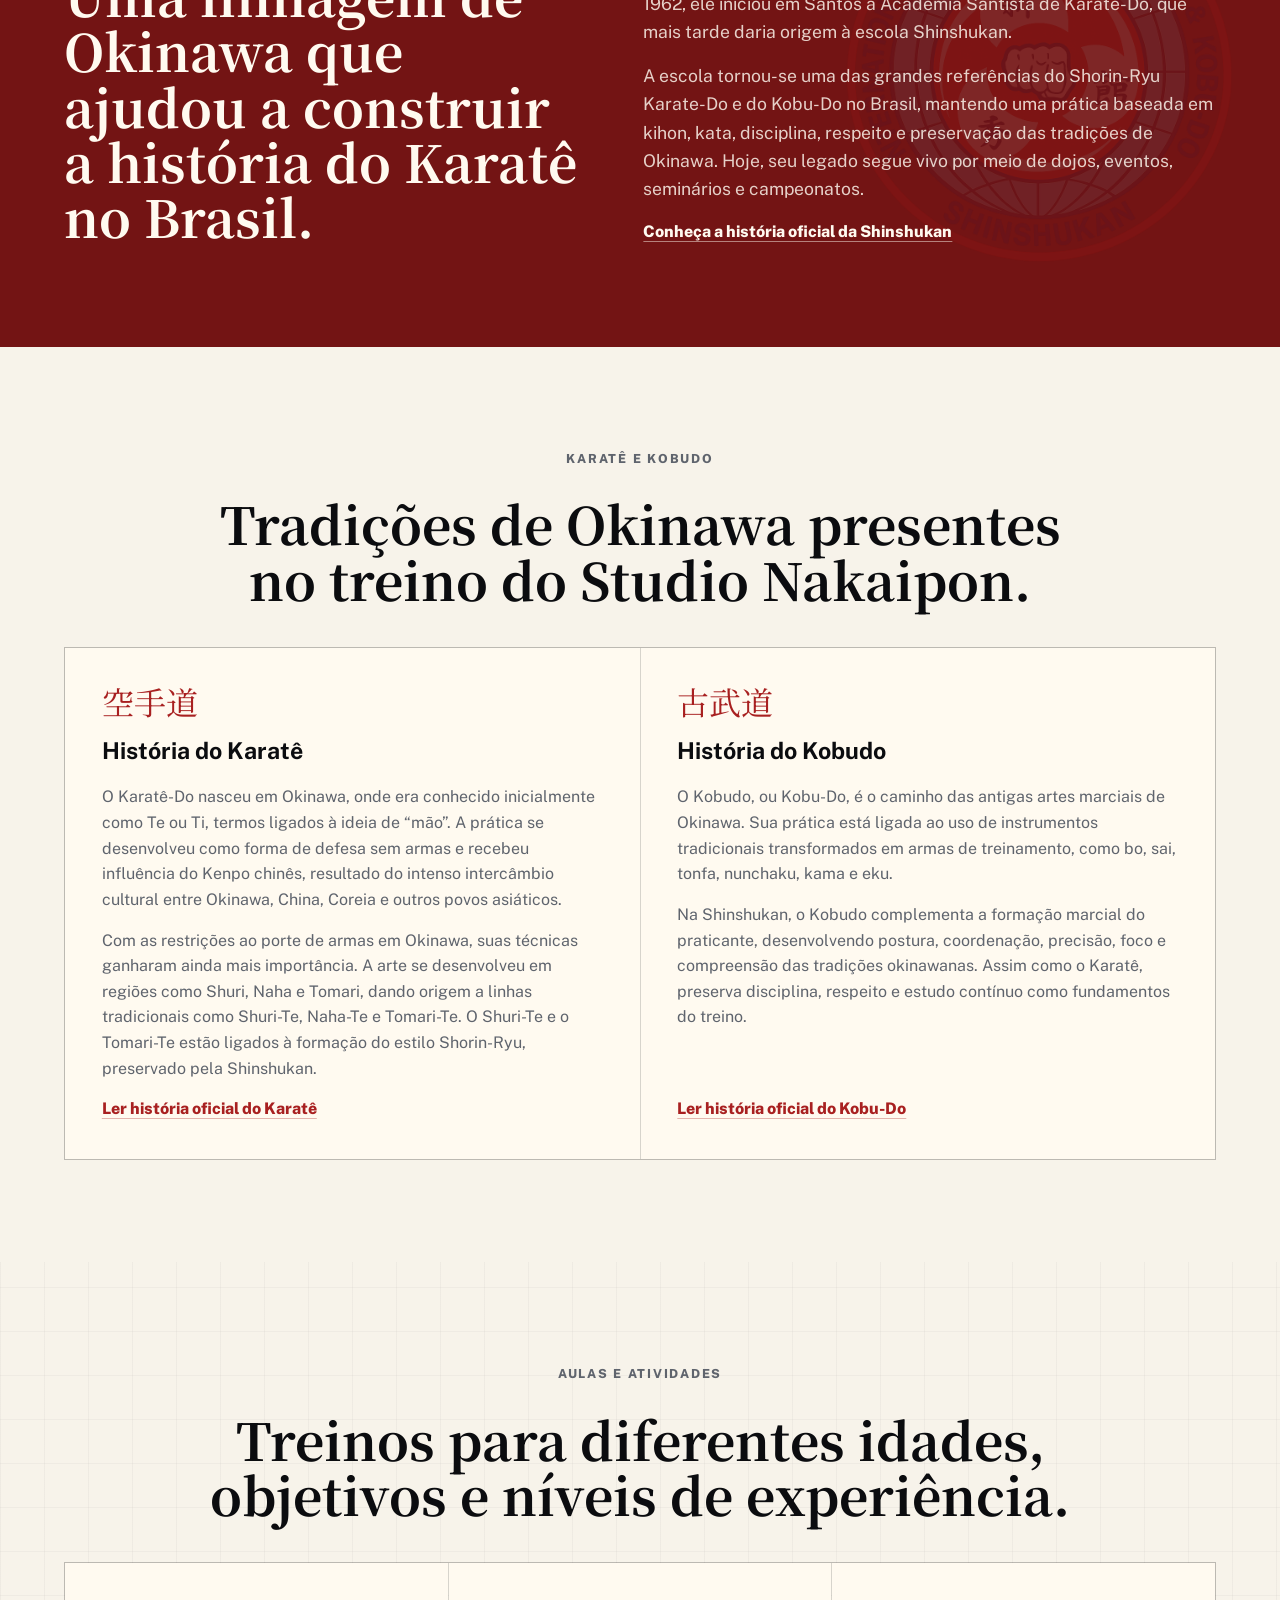
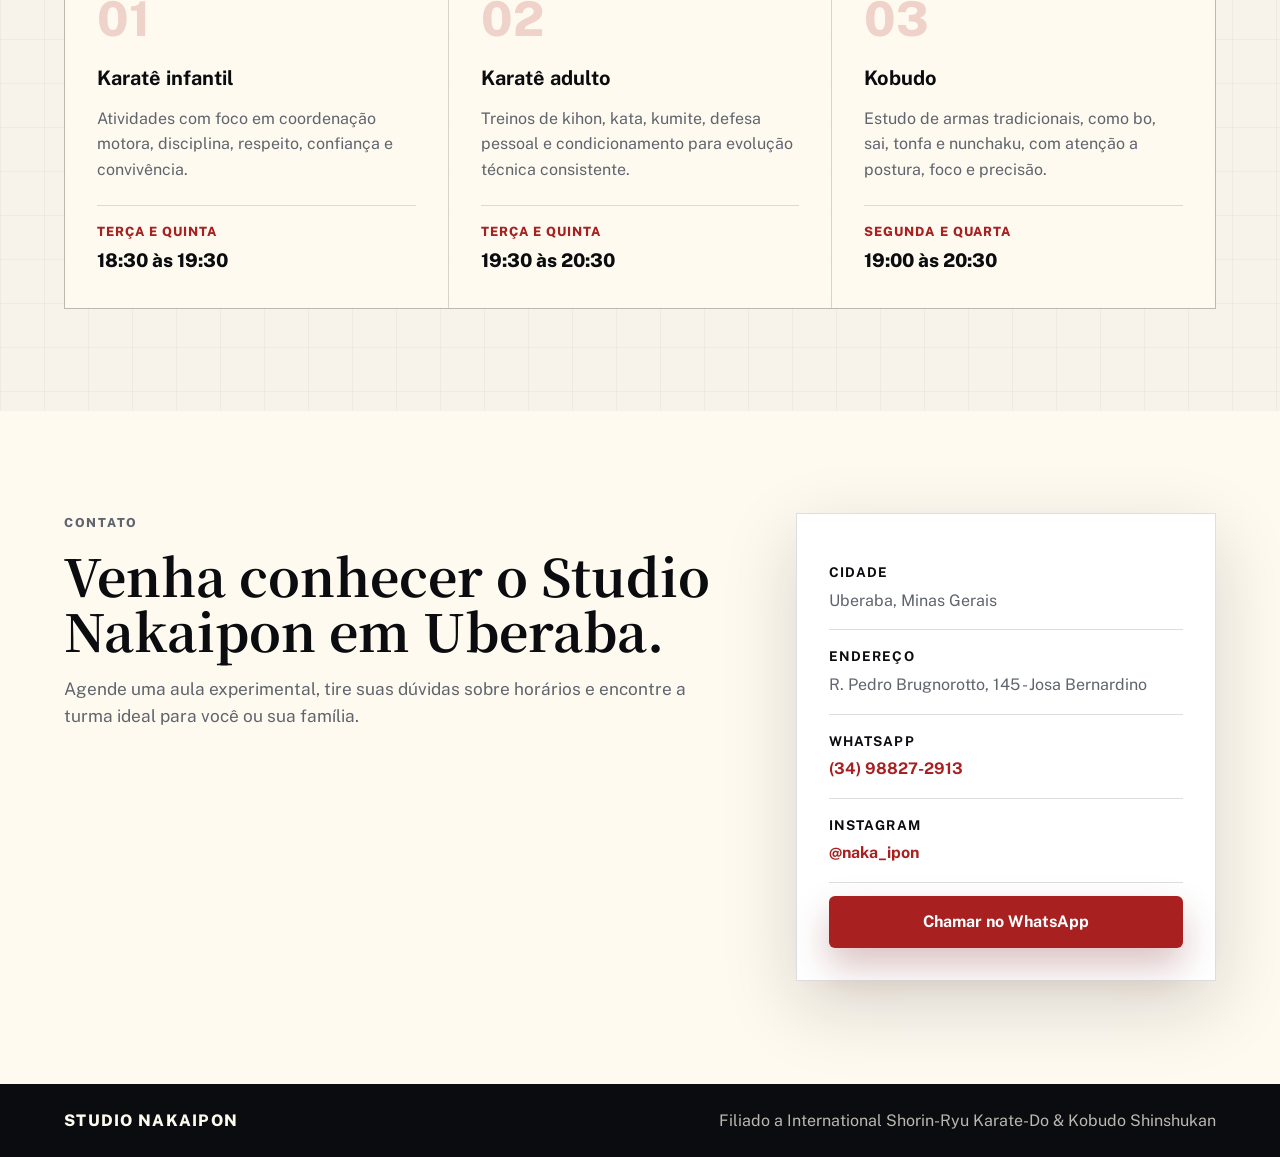
==== commit b621b59e: "alteracao decricao sensei, e nome rua" ====
--- a/index.html
+++ b/index.html
@@ -45,7 +45,7 @@
         <h1>Karatê e Kobudo tradicional.</h1>
         <p>O Studio Nakaipon oferece uma prática marcial séria, acolhedora e progressiva, unindo técnica, disciplina e valores das artes marciais para crianças, jovens e adultos.</p>
         <div class="hero-actions" aria-label="Ações principais">
-          <a href="https://wa.me/5534988272913?text=Ol%C3%A1%20Dojo%20Nakai%20P%C3%B4n%2C%20gostaria%20de%20agendar%20uma%20aula%20experimental." class="btn btn-primary" target="_blank" rel="noreferrer noopener">Agendar aula experimental</a>
+          <a href="https://wa.me/5534988272913?text=Ol%C3%A1%20Studio%20NakaiPon%2C%20gostaria%20de%20agendar%20uma%20aula%20experimental." class="btn btn-primary" target="_blank" rel="noreferrer noopener">Agendar aula experimental</a>
           <a href="#aulas" class="btn btn-secondary">Conhecer aulas</a>
         </div>
       </div>
@@ -110,8 +110,8 @@
       </div>
       <div class="split-copy">
         <p class="section-kicker">Sensei</p>
-        <h2>Sensei Welington: experiência, formação e dedicação às artes marciais.</h2>
-        <p>Faixa-preta 4º Dan em Karatê e professor há mais de 30 anos, Welington é bacharel em Educação Física pelo Centro Universitário Internacional UNINTER.</p>
+        <h2>Sensei Welington Antônio de Souza: experiência, formação e dedicação às artes marciais.</h2>
+        <p>Faixa-preta 4º Dan em Karatê e professor há mais de 30 anos, Welington é bacharel em Educação Física.</p>
         <p>Dedica-se também ao Kobudo há cerca de três anos, modalidade em que atualmente possui graduação de faixa-marrom, sendo aluno do Sensei Marco Antônio Teixeira, 6º Dan de Kobudo.</p>
         <p>Entre suas conquistas, foi campeão brasileiro de Kata em 2023. No Kobudo, em 2024, conquistou medalha de ouro na categoria Bo e bronze na categoria Sai.</p>
       </div>
@@ -202,11 +202,11 @@
       </div>
       <div class="contact-card">
         <p><strong>Cidade</strong><span>Uberaba, Minas Gerais</span></p>
-        <p><strong>Endereço</strong><span>R. Pedro Brugnoroto, 145 - Josa Bernardino</span></p>
-        <p><strong>WhatsApp</strong><a href="https://wa.me/5534988272913?text=Ol%C3%A1%20Dojo%20Nakai%20P%C3%B4n%2C%20gostaria%20de%20mais%20informa%C3%A7%C3%B5es." target="_blank" rel="noreferrer noopener">(34) 98827-2913</a></p>
+        <p><strong>Endereço</strong><span>R. Pedro Brugnorotto, 145 - Josa Bernardino</span></p>
+        <p><strong>WhatsApp</strong><a href="https://wa.me/5534988272913?text=Ol%C3%A1%20Studio%20NakaiPon%2C%20gostaria%20de%20mais%20informa%C3%A7%C3%B5es." target="_blank" rel="noreferrer noopener">(34) 98827-2913</a></p>
         <p><strong>Instagram</strong><a href="https://www.instagram.com/naka_ipon/" target="_blank" rel="noreferrer noopener">@naka_ipon</a></p>
         <!-- <p><strong>Email</strong><a href="mailto:contato@nakaipon.com.br">contato@nakaipon.com.br</a></p> -->
-        <a class="btn btn-primary btn-full" href="https://wa.me/5534988272913?text=Ol%C3%A1%20Dojo%20Nakai%20P%C3%B4n%2C%20gostaria%20de%20agendar%20uma%20aula%20experimental." target="_blank" rel="noreferrer noopener">Chamar no WhatsApp</a>
+        <a class="btn btn-primary btn-full" href="https://wa.me/5534988272913?text=Ol%C3%A1%20Studio%20NakaiPon%2C%20gostaria%20de%20agendar%20uma%20aula%20experimental." target="_blank" rel="noreferrer noopener">Chamar no WhatsApp</a>
       </div>
     </section>
   </main>
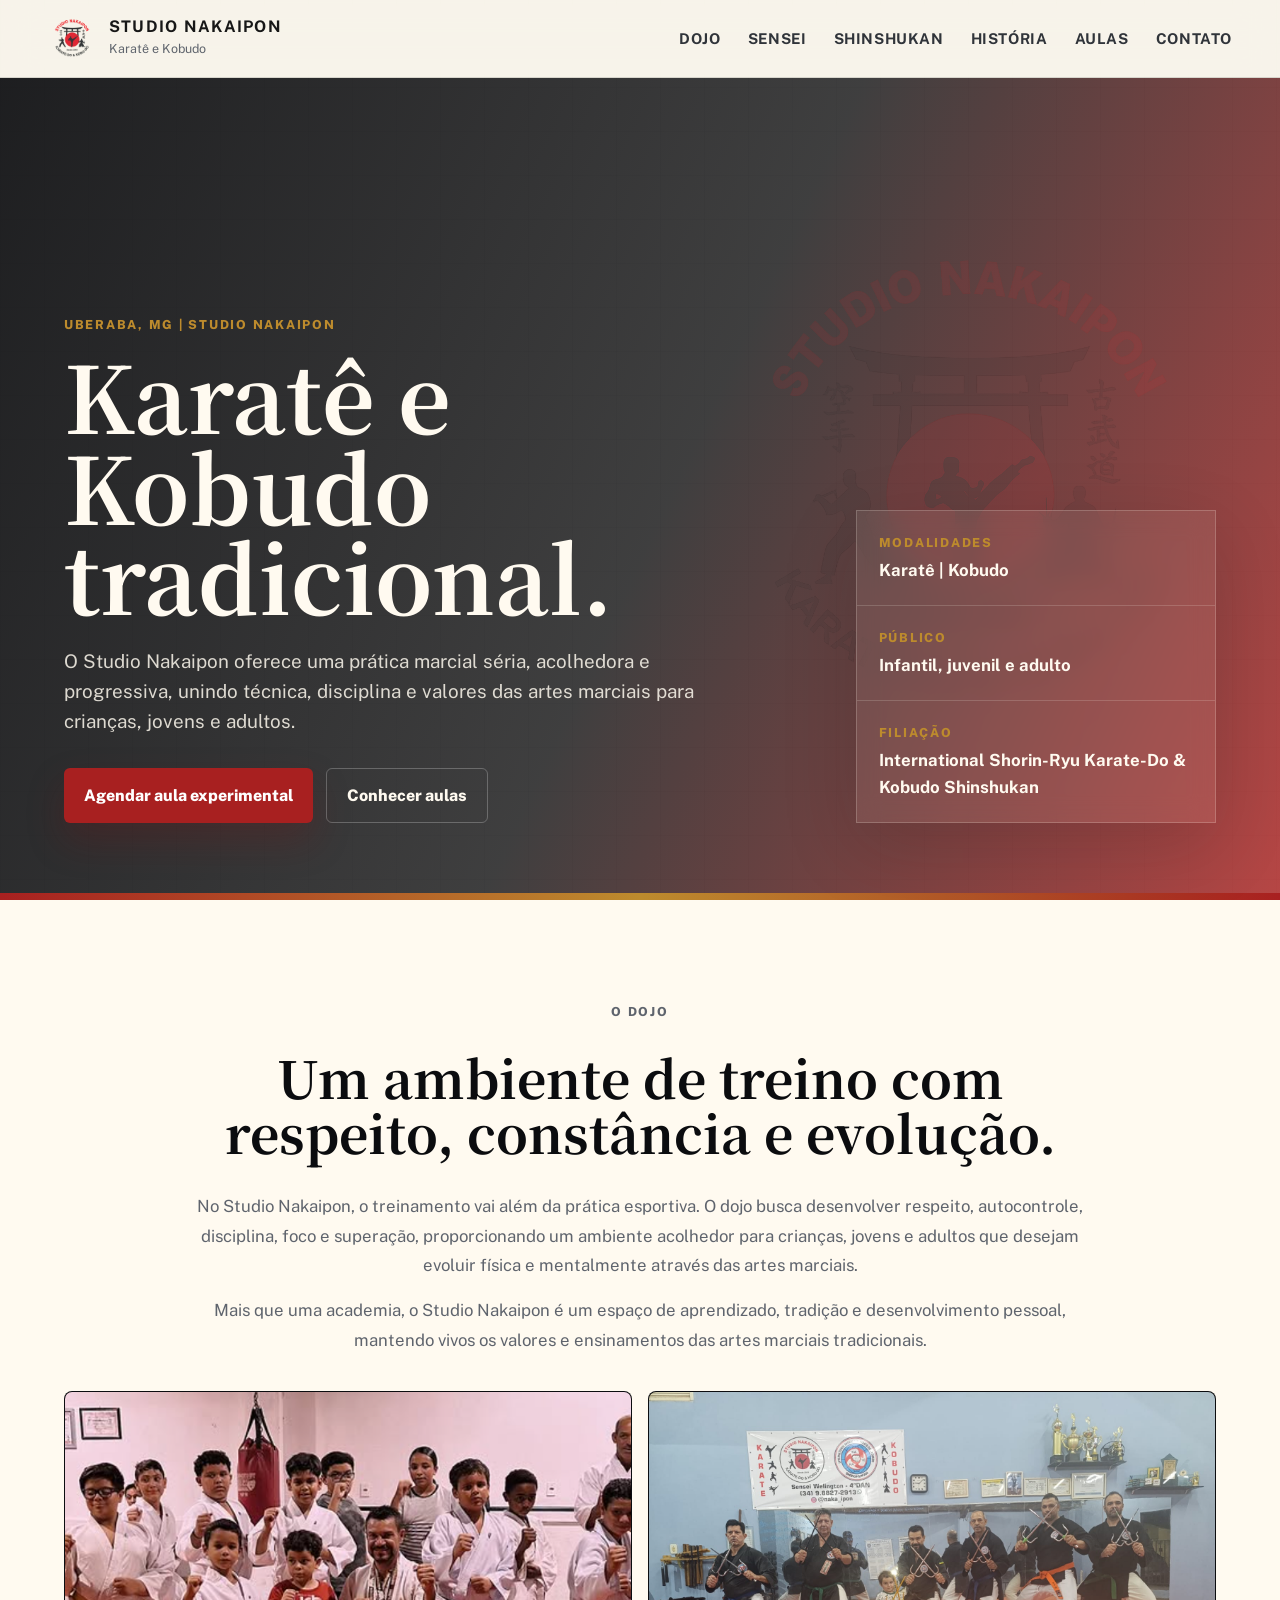
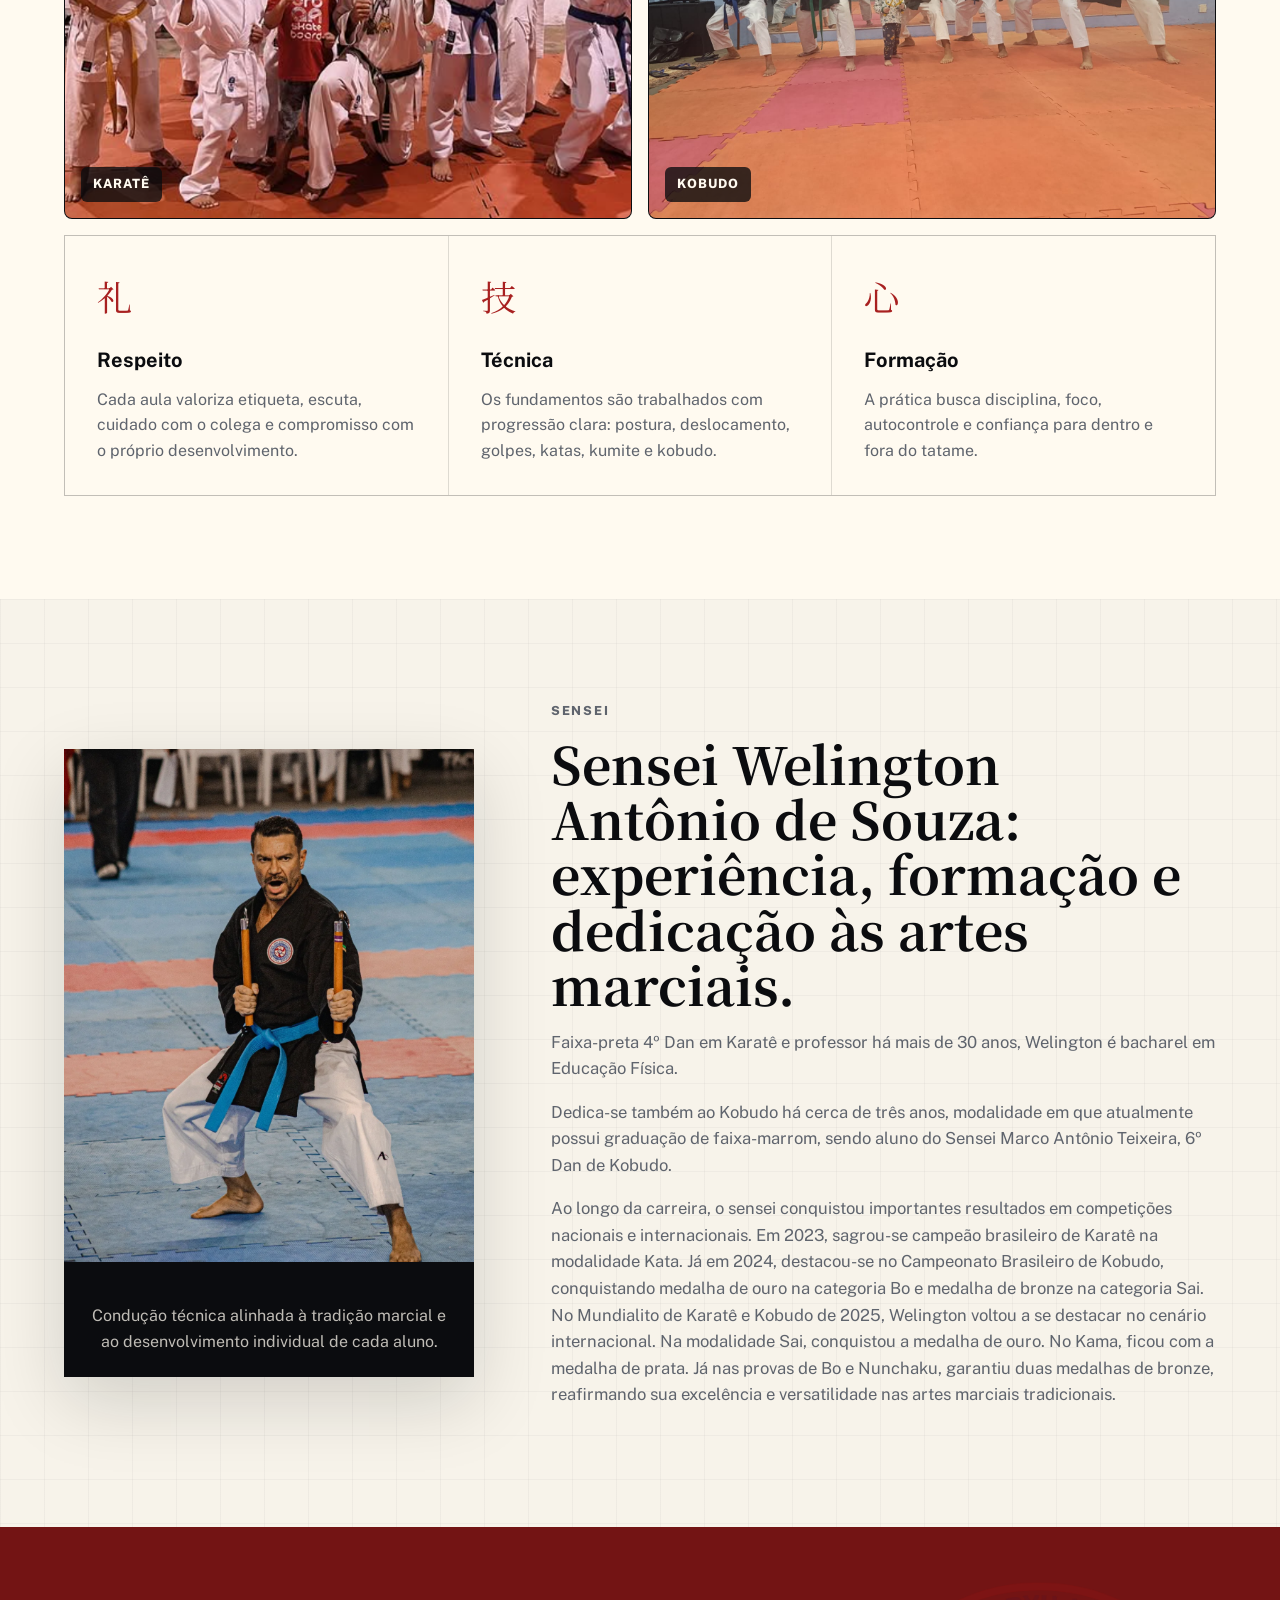
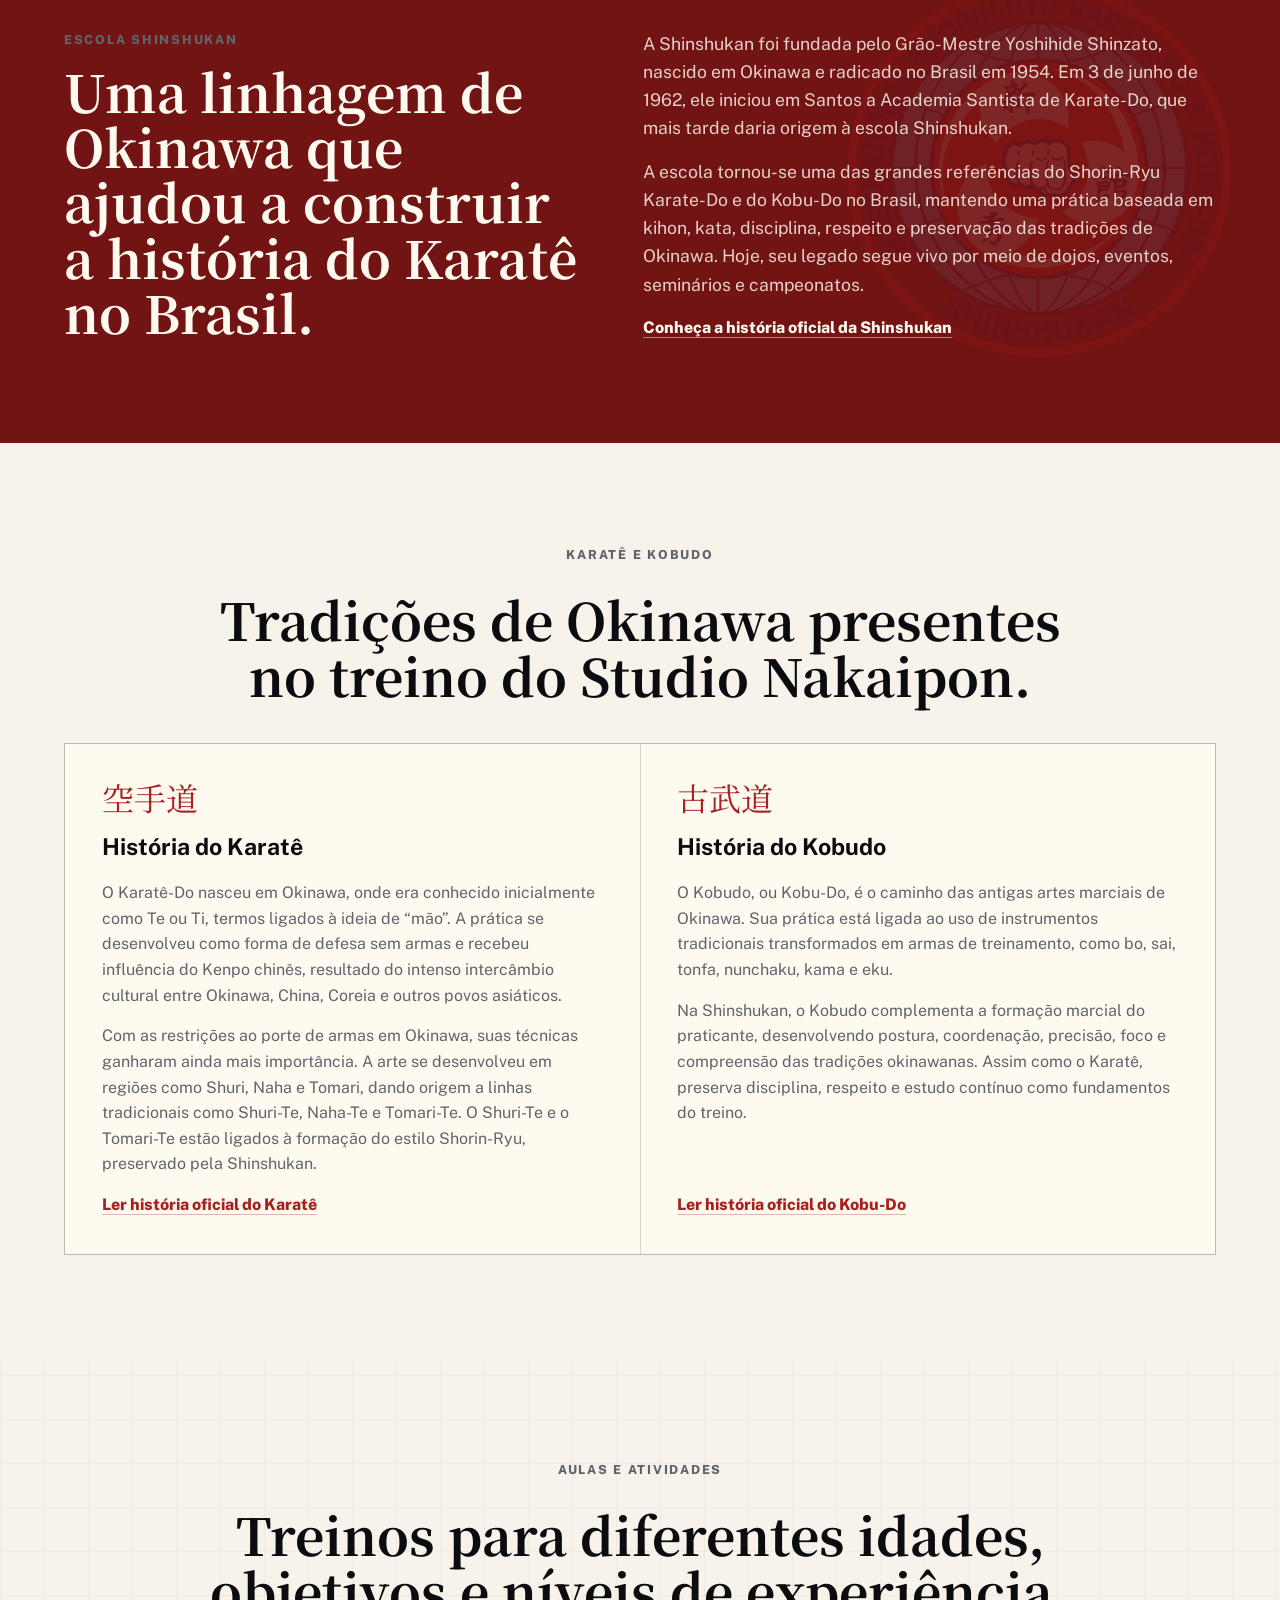
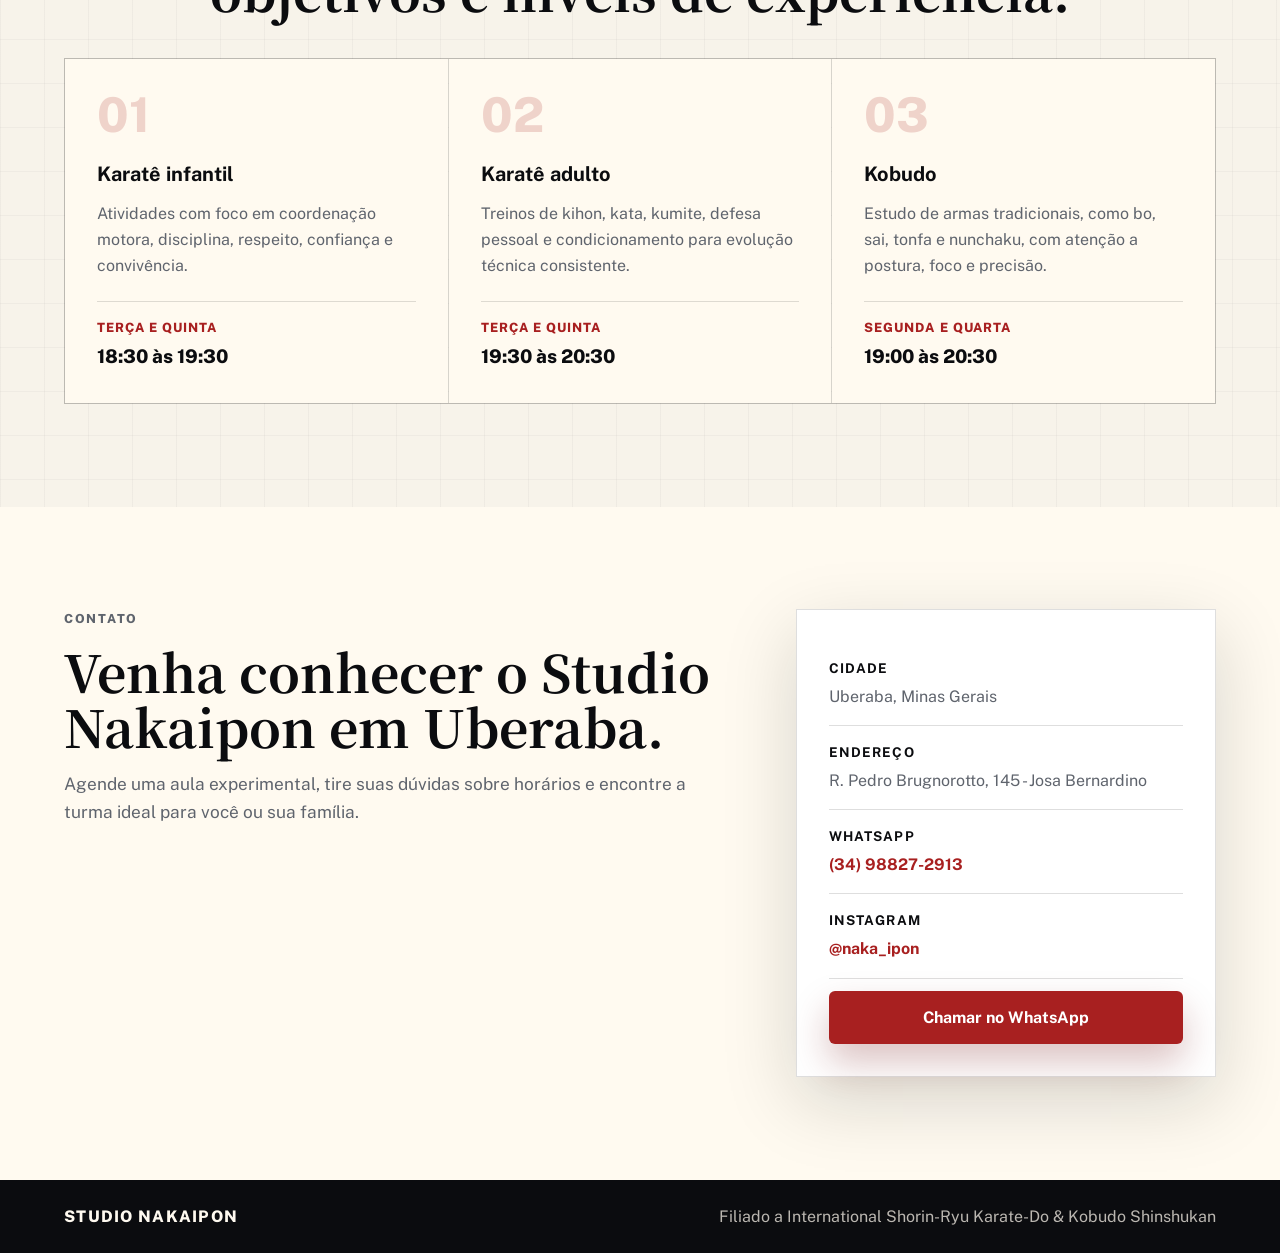
==== commit 1b5d0862: "descricao titulos sensei" ====
--- a/index.html
+++ b/index.html
@@ -113,7 +113,15 @@
         <h2>Sensei Welington Antônio de Souza: experiência, formação e dedicação às artes marciais.</h2>
         <p>Faixa-preta 4º Dan em Karatê e professor há mais de 30 anos, Welington é bacharel em Educação Física.</p>
         <p>Dedica-se também ao Kobudo há cerca de três anos, modalidade em que atualmente possui graduação de faixa-marrom, sendo aluno do Sensei Marco Antônio Teixeira, 6º Dan de Kobudo.</p>
-        <p>Entre suas conquistas, foi campeão brasileiro de Kata em 2023. No Kobudo, em 2024, conquistou medalha de ouro na categoria Bo e bronze na categoria Sai.</p>
+        <p>Ao longo da carreira, o sensei conquistou importantes resultados em competições nacionais e internacionais.
+        
+          Em 2023, sagrou-se campeão brasileiro de Karatê na modalidade Kata. Já em 2024, destacou-se no Campeonato Brasileiro
+          de Kobudo, conquistando medalha de ouro na categoria Bo e medalha de bronze na categoria Sai.
+        
+          No Mundialito de Karatê e Kobudo de 2025, Welington voltou a se destacar no cenário internacional. Na modalidade Sai,
+          conquistou a medalha de ouro. No Kama, ficou com a medalha de prata. Já nas provas de Bo e Nunchaku,
+          garantiu duas medalhas de bronze,
+          reafirmando sua excelência e versatilidade nas artes marciais tradicionais.</p>
       </div>
     </section>
 
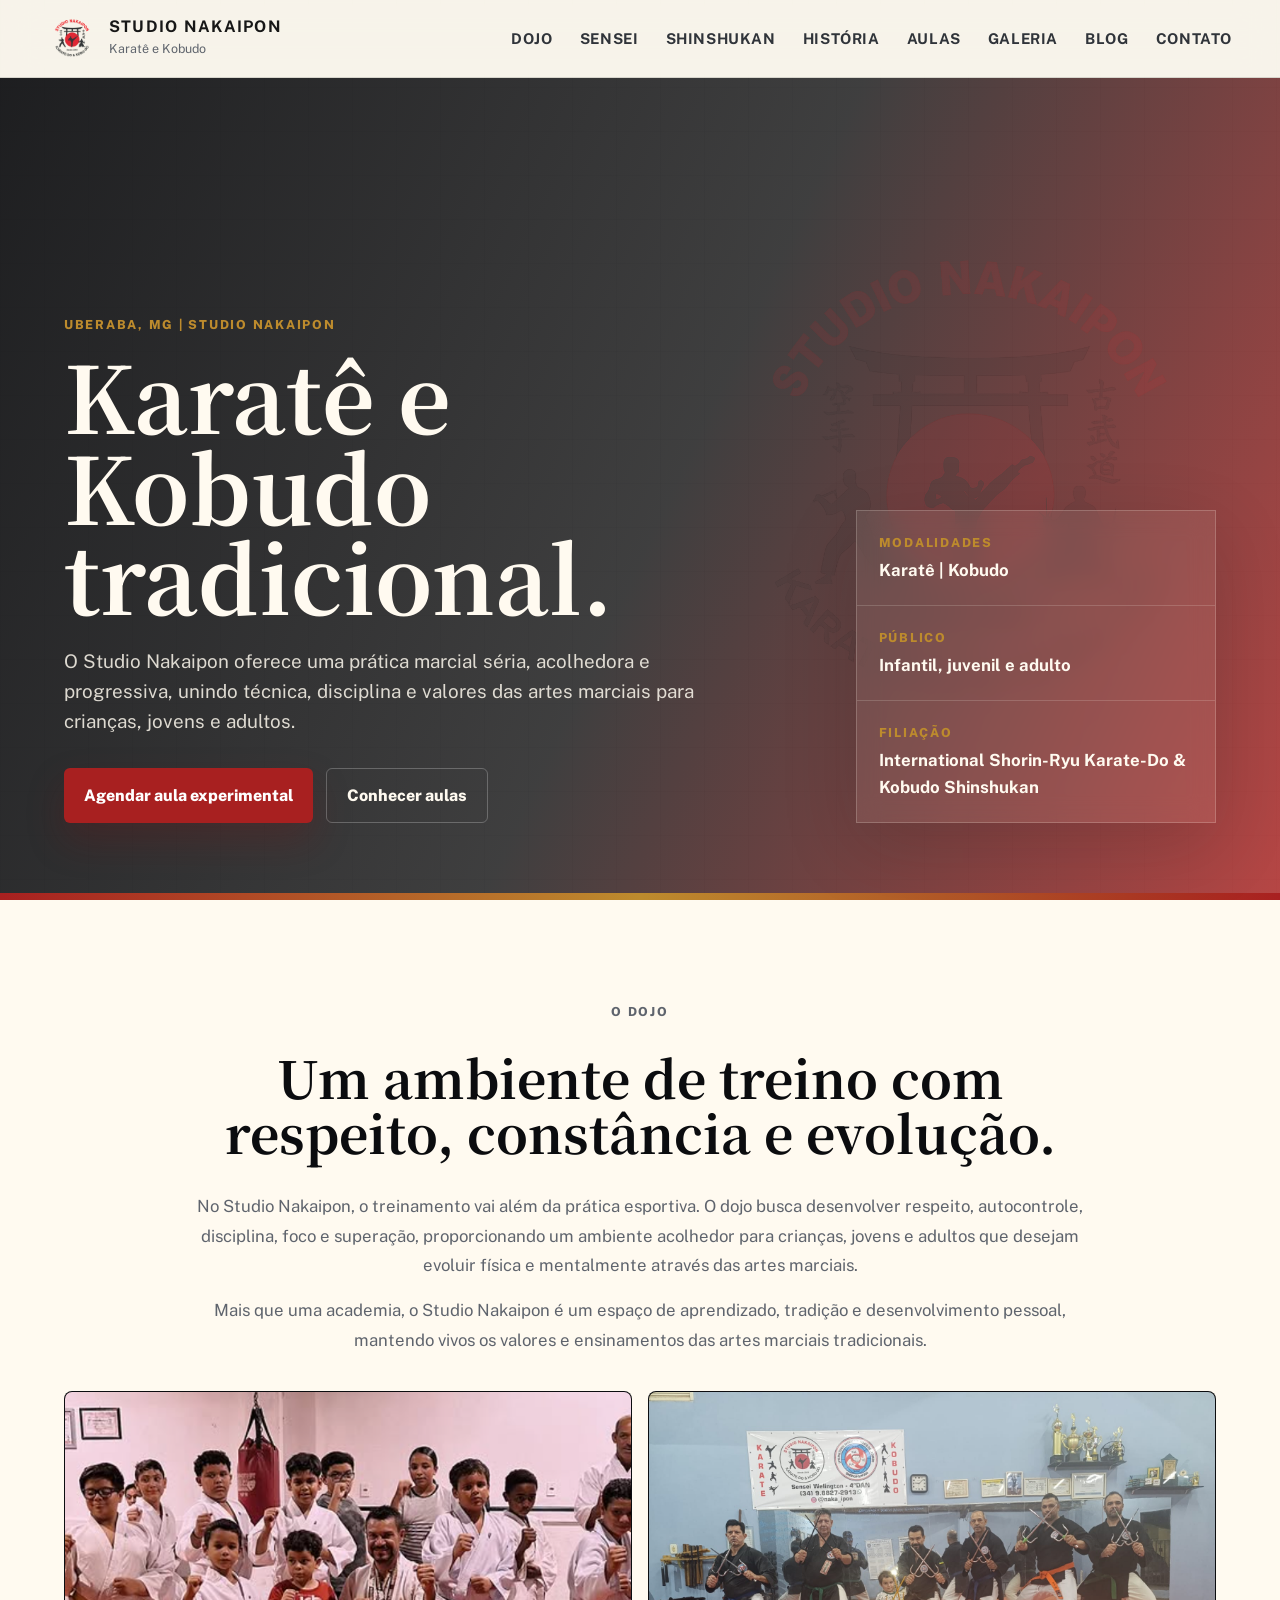
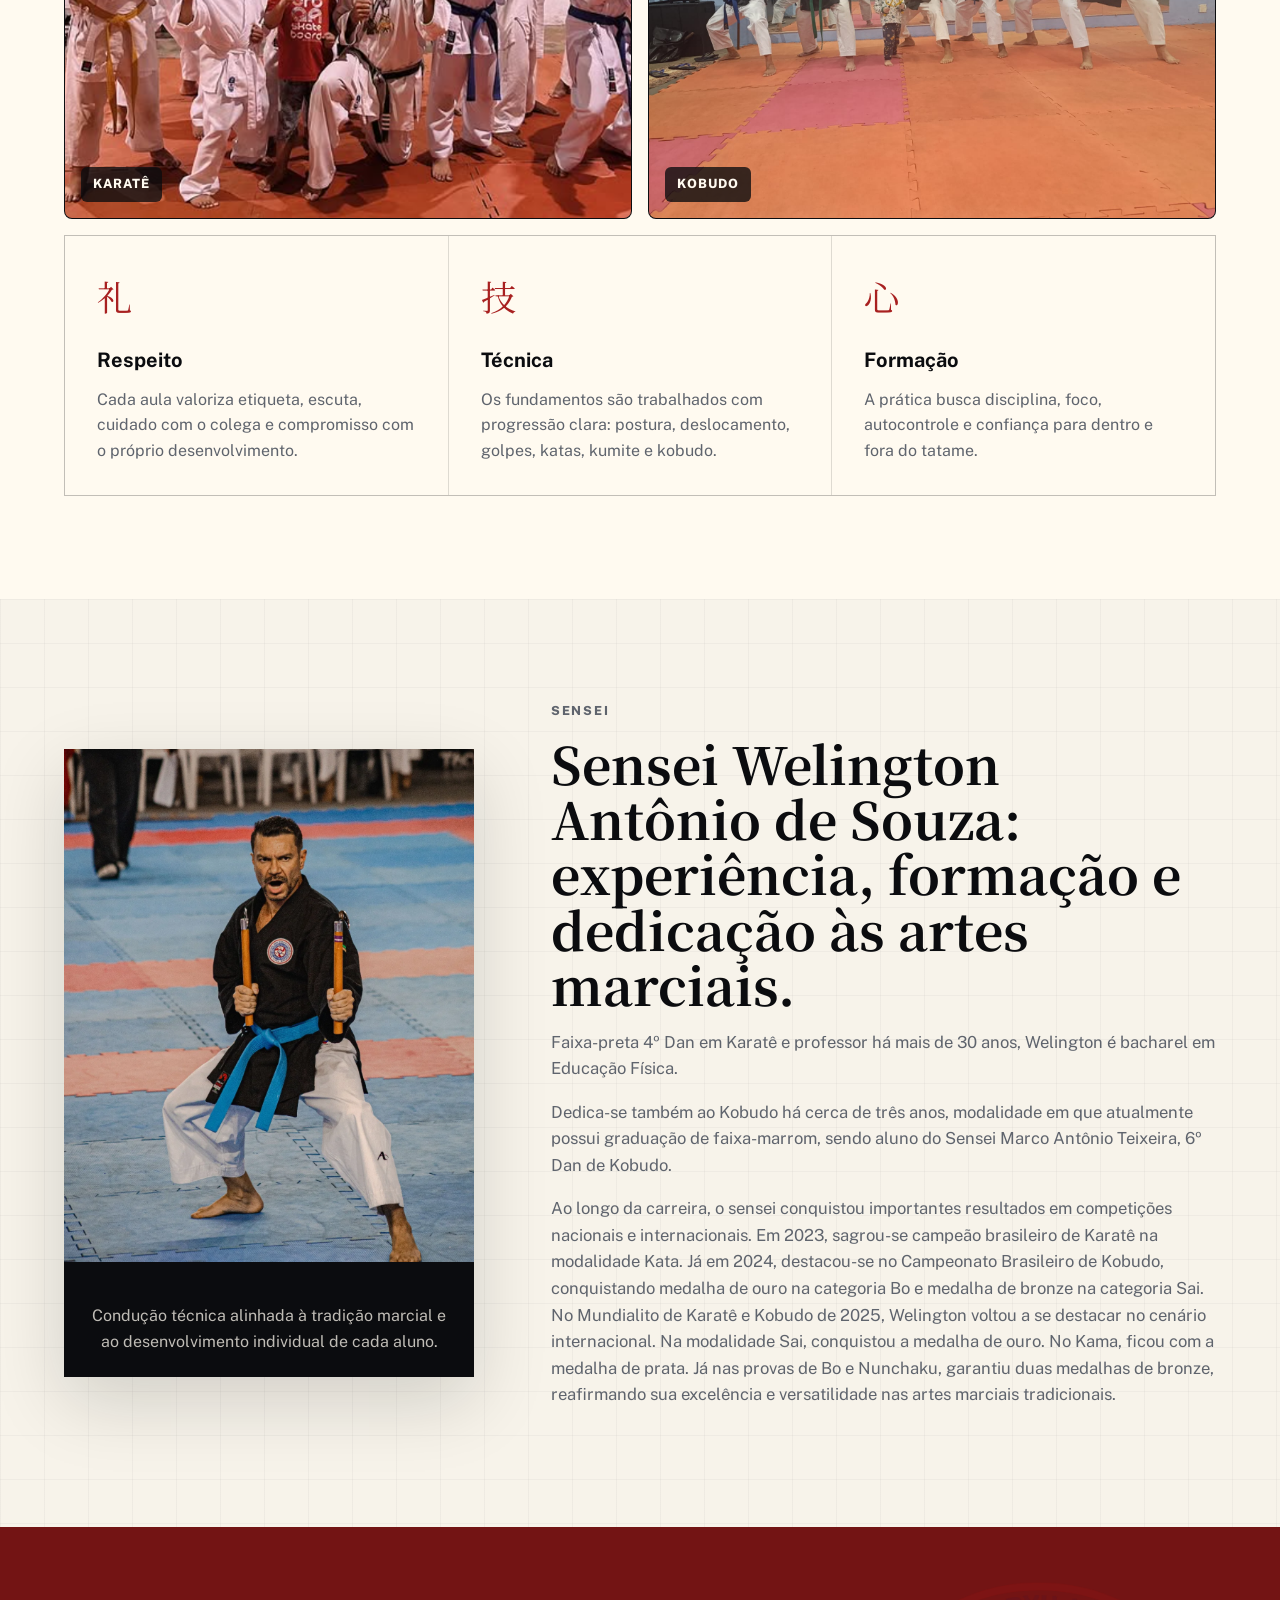
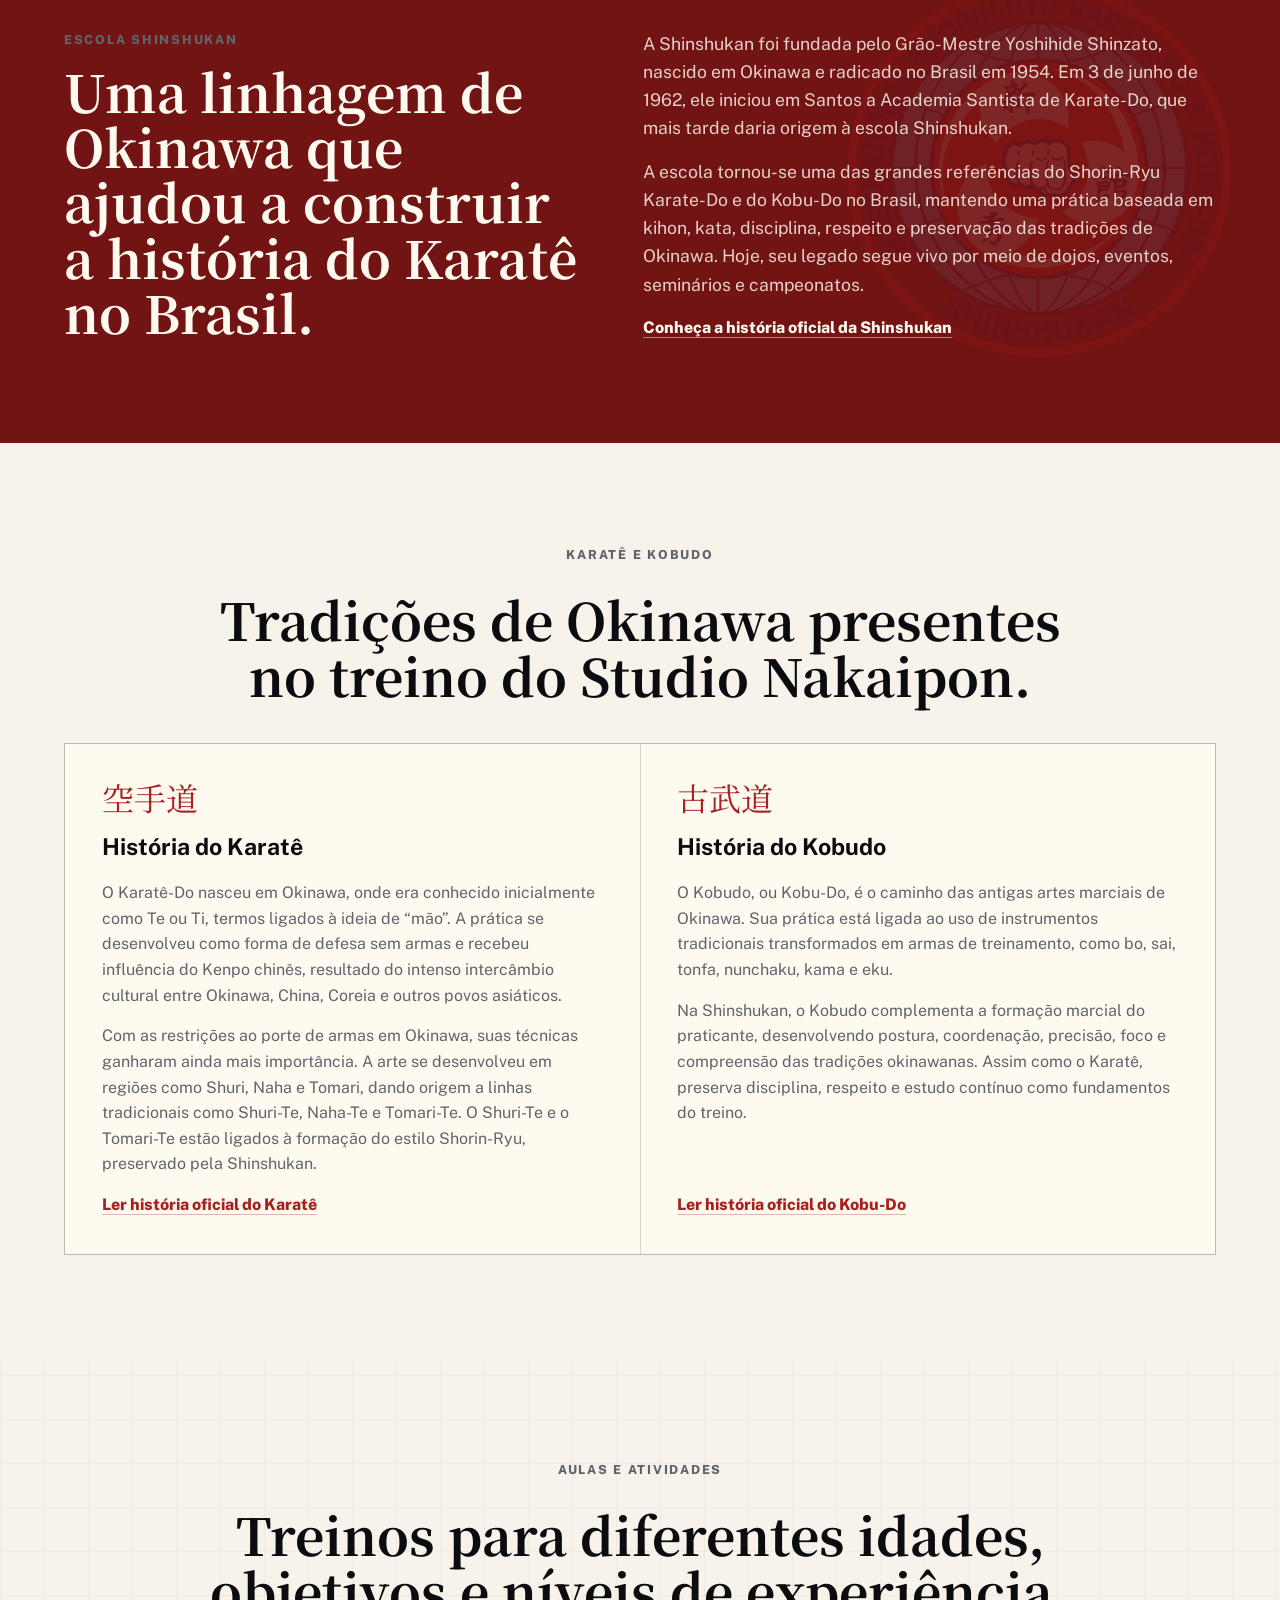
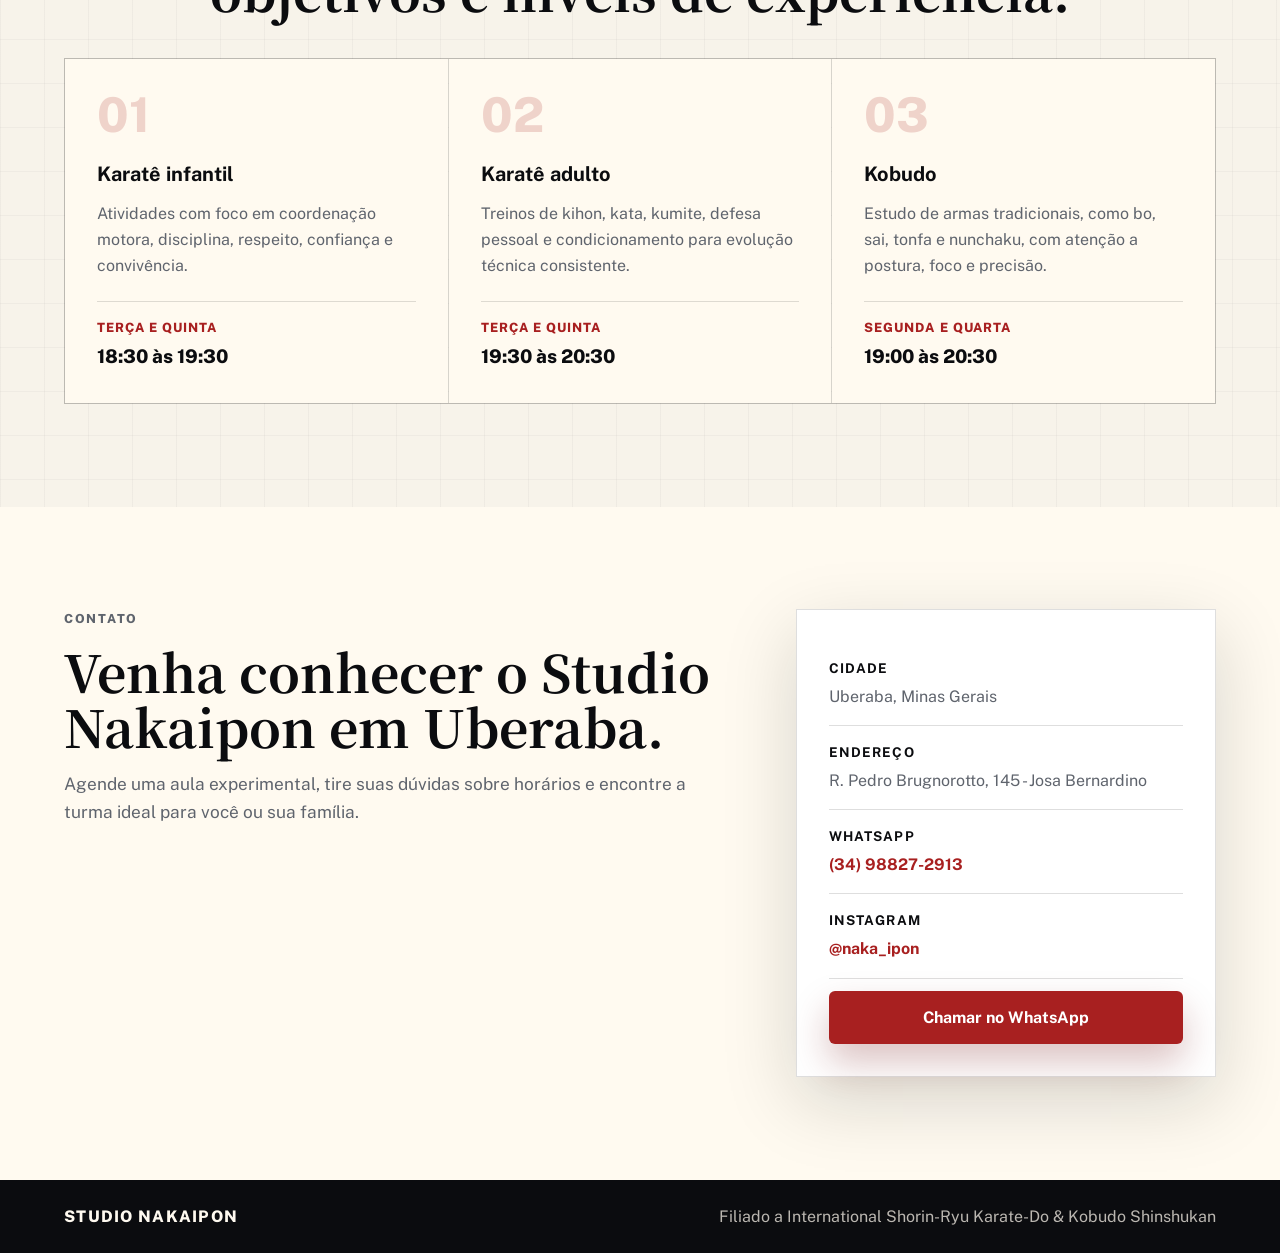
==== commit 403ed63c: "criacao blog e galeria" ====
--- a/index.html
+++ b/index.html
@@ -13,7 +13,7 @@
 </head>
 <body>
   <header class="site-header">
-    <a class="brand" href="#inicio" aria-label="Studio Nakaipon Karatê e Kobudo">
+    <a class="brand" href="index.html#inicio" aria-label="Studio Nakaipon Karatê e Kobudo">
       <img src="assets/image/logo_nakaipon.png" alt="" class="brand-mark">
       <span>
         <strong>Studio Nakaipon</strong>
@@ -31,6 +31,8 @@
       <a href="#shinshukan">Shinshukan</a>
       <a href="#historia-artes">História</a>
       <a href="#aulas">Aulas</a>
+      <a href="galeria.html">Galeria</a>
+      <a href="blog.html">Blog</a>
       <a href="#contato">Contato</a>
     </nav>
   </header>
--- a/styles.css
+++ b/styles.css
@@ -111,7 +111,8 @@
 }
 
 .site-nav a:hover,
-.site-nav a:focus-visible {
+.site-nav a:focus-visible,
+.site-nav a[aria-current="page"] {
   color: var(--red);
 }
 
@@ -687,6 +688,322 @@
   margin: 0;
 }
 
+.blog-hero {
+  position: relative;
+  display: grid;
+  grid-template-columns: minmax(0, 1fr) minmax(180px, 320px);
+  gap: clamp(2rem, 5vw, 4rem);
+  align-items: center;
+  min-height: 52vh;
+  padding: clamp(4rem, 8vw, 7rem) clamp(1rem, 5vw, 5rem);
+  overflow: hidden;
+  background:
+    linear-gradient(115deg, rgba(11, 12, 15, 0.94), rgba(11, 12, 15, 0.82) 60%, rgba(168, 32, 32, 0.86)),
+    repeating-linear-gradient(90deg, rgba(255, 255, 255, 0.08) 0 1px, transparent 1px 18px);
+  color: #fffaf0;
+}
+
+.blog-hero::after {
+  content: "";
+  position: absolute;
+  inset: auto 0 0;
+  height: 7px;
+  background: linear-gradient(90deg, var(--red), var(--gold), var(--red));
+}
+
+.blog-hero-copy {
+  position: relative;
+  z-index: 1;
+  max-width: 880px;
+}
+
+.blog-hero h1 {
+  margin: 0;
+  font-family: "Noto Serif JP", Georgia, serif;
+  font-size: clamp(2.3rem, 5.8vw, 5.2rem);
+  line-height: 1;
+  letter-spacing: 0;
+}
+
+.blog-hero-copy > p:not(.eyebrow) {
+  max-width: 680px;
+  margin: 1.4rem 0 0;
+  color: rgba(255, 250, 240, 0.82);
+  font-size: clamp(1rem, 1.5vw, 1.18rem);
+}
+
+.blog-hero-mark {
+  position: relative;
+  z-index: 1;
+  justify-self: center;
+  opacity: 0.22;
+}
+
+.blog-hero-mark img {
+  width: min(28vw, 280px);
+  min-width: 170px;
+}
+
+.blog-section {
+  background: var(--panel);
+}
+
+.blog-layout {
+  display: grid;
+  grid-template-columns: minmax(0, 1fr) minmax(260px, 340px);
+  gap: clamp(1.5rem, 4vw, 3rem);
+  align-items: start;
+  max-width: 1180px;
+  margin: 0 auto;
+}
+
+.blog-posts {
+  display: grid;
+  gap: 1rem;
+}
+
+.post-card {
+  display: grid;
+  grid-template-columns: minmax(160px, 260px) minmax(0, 1fr);
+  min-height: 250px;
+  overflow: hidden;
+  border: 1px solid var(--line);
+  background: #fff;
+}
+
+.post-card-featured {
+  grid-template-columns: minmax(220px, 0.9fr) minmax(0, 1fr);
+  min-height: 330px;
+}
+
+.post-card img {
+  width: 100%;
+  height: 100%;
+  min-height: 250px;
+  object-fit: cover;
+}
+
+.post-card-copy {
+  display: flex;
+  flex-direction: column;
+  gap: 0.85rem;
+  padding: clamp(1.35rem, 3vw, 2rem);
+}
+
+.post-category {
+  color: var(--red);
+  font-size: 0.78rem;
+  font-weight: 800;
+  letter-spacing: 0.12em;
+  text-transform: uppercase;
+}
+
+.post-status {
+  margin-top: auto;
+  color: var(--red);
+  font-size: 0.82rem;
+  font-weight: 800;
+  letter-spacing: 0.1em;
+  text-transform: uppercase;
+}
+
+.post-card h3,
+.blog-sidebar h2 {
+  margin: 0;
+  color: var(--black);
+}
+
+.post-card h3 {
+  font-size: clamp(1.35rem, 2.4vw, 2rem);
+  line-height: 1.18;
+}
+
+.post-card p,
+.blog-sidebar p {
+  margin: 0;
+  color: var(--muted);
+}
+
+.blog-sidebar {
+  display: grid;
+  gap: 1rem;
+  position: sticky;
+  top: 102px;
+}
+
+.sidebar-panel {
+  padding: clamp(1.25rem, 3vw, 1.7rem);
+  border: 1px solid var(--line);
+  background: #fff;
+}
+
+.sidebar-panel h2 {
+  font-size: 1.2rem;
+}
+
+.topic-list {
+  display: grid;
+  gap: 0;
+  margin: 1rem 0 0;
+  padding: 0;
+  list-style: none;
+}
+
+.topic-list li {
+  display: block;
+  padding: 0.85rem 0;
+  border-top: 1px solid var(--line);
+  color: var(--red);
+  font-weight: 800;
+}
+
+.sidebar-contact {
+  background: var(--black);
+  color: #fffaf0;
+}
+
+.sidebar-contact h2 {
+  color: #fffaf0;
+}
+
+.sidebar-contact p {
+  margin-top: 0.75rem;
+  color: rgba(255, 250, 240, 0.76);
+}
+
+.gallery-hero {
+  display: grid;
+  grid-template-columns: minmax(0, 0.88fr) minmax(300px, 0.72fr);
+  gap: clamp(2rem, 5vw, 4rem);
+  align-items: center;
+  min-height: calc(78vh - 78px);
+  padding: clamp(4rem, 8vw, 7rem) clamp(1rem, 5vw, 5rem);
+  background:
+    linear-gradient(115deg, rgba(11, 12, 15, 0.95), rgba(11, 12, 15, 0.82) 58%, rgba(168, 32, 32, 0.78)),
+    repeating-linear-gradient(90deg, rgba(255, 255, 255, 0.08) 0 1px, transparent 1px 18px);
+  color: #fffaf0;
+}
+
+.gallery-hero-copy {
+  max-width: 820px;
+}
+
+.gallery-hero h1 {
+  margin: 0;
+  font-family: "Noto Serif JP", Georgia, serif;
+  font-size: clamp(2.4rem, 6vw, 5.4rem);
+  line-height: 1;
+  letter-spacing: 0;
+}
+
+.gallery-hero-copy > p:not(.eyebrow) {
+  max-width: 680px;
+  margin: 1.4rem 0 0;
+  color: rgba(255, 250, 240, 0.82);
+  font-size: clamp(1rem, 1.5vw, 1.18rem);
+}
+
+.gallery-hero-photo {
+  position: relative;
+  margin: 0;
+  overflow: hidden;
+  border: 1px solid rgba(255, 250, 240, 0.18);
+  box-shadow: var(--shadow);
+}
+
+.gallery-hero-photo::after {
+  content: "";
+  position: absolute;
+  inset: auto 0 0;
+  height: 7px;
+  background: linear-gradient(90deg, var(--red), var(--gold), var(--red));
+}
+
+.gallery-hero-photo img {
+  width: 100%;
+  min-height: 420px;
+  object-fit: cover;
+}
+
+.gallery-section {
+  background: var(--panel);
+}
+
+.gallery-grid {
+  display: grid;
+  grid-template-columns: repeat(4, minmax(0, 1fr));
+  grid-auto-rows: 260px;
+  gap: 1rem;
+  max-width: 1180px;
+  margin: 0 auto;
+}
+
+.gallery-item {
+  position: relative;
+  margin: 0;
+  overflow: hidden;
+  border: 1px solid var(--line);
+  background: var(--black);
+}
+
+.gallery-item-large {
+  grid-column: span 2;
+  grid-row: span 2;
+}
+
+.gallery-item img {
+  width: 100%;
+  height: 100%;
+  object-fit: cover;
+  transition: transform 0.35s ease;
+}
+
+.gallery-item:hover img,
+.gallery-item:focus-within img {
+  transform: scale(1.04);
+}
+
+.gallery-item figcaption {
+  position: absolute;
+  inset: auto 0 0;
+  display: grid;
+  gap: 0.1rem;
+  padding: 1rem;
+  background: linear-gradient(0deg, rgba(11, 12, 15, 0.88), rgba(11, 12, 15, 0));
+  color: #fffaf0;
+}
+
+.gallery-item span {
+  color: var(--gold);
+  font-size: 0.74rem;
+  font-weight: 800;
+  letter-spacing: 0.12em;
+  text-transform: uppercase;
+}
+
+.gallery-item strong {
+  font-size: 1.05rem;
+}
+
+.gallery-callout {
+  display: flex;
+  align-items: center;
+  justify-content: space-between;
+  gap: 2rem;
+  background: var(--paper);
+}
+
+.gallery-callout div {
+  max-width: 760px;
+}
+
+.gallery-callout h2 {
+  margin: 0;
+  font-family: "Noto Serif JP", Georgia, serif;
+  font-size: clamp(1.8rem, 3.2vw, 3rem);
+  line-height: 1.1;
+}
+
 @media (max-width: 920px) {
   .site-nav {
     position: fixed;
@@ -711,7 +1028,12 @@
   .hero,
   .split-section,
   .school-band,
-  .contact-section {
+  .contact-section,
+  .blog-hero,
+  .blog-layout,
+  .post-card,
+  .post-card-featured,
+  .gallery-hero {
     grid-template-columns: 1fr;
   }
 
@@ -734,6 +1056,23 @@
   .class-card {
     min-height: auto;
   }
+
+  .blog-sidebar {
+    position: static;
+  }
+
+  .post-card img {
+    max-height: 330px;
+  }
+
+  .gallery-grid {
+    grid-template-columns: repeat(2, minmax(0, 1fr));
+    grid-auto-rows: 230px;
+  }
+
+  .gallery-callout {
+    display: grid;
+  }
 }
 
 @media (max-width: 560px) {
@@ -762,4 +1101,18 @@
   .site-footer p {
     margin-top: 0.4rem;
   }
-}
+
+  .gallery-grid {
+    grid-template-columns: 1fr;
+    grid-auto-rows: 250px;
+  }
+
+  .gallery-item-large {
+    grid-column: auto;
+    grid-row: auto;
+  }
+
+  .gallery-hero-photo img {
+    min-height: 300px;
+  }
+}
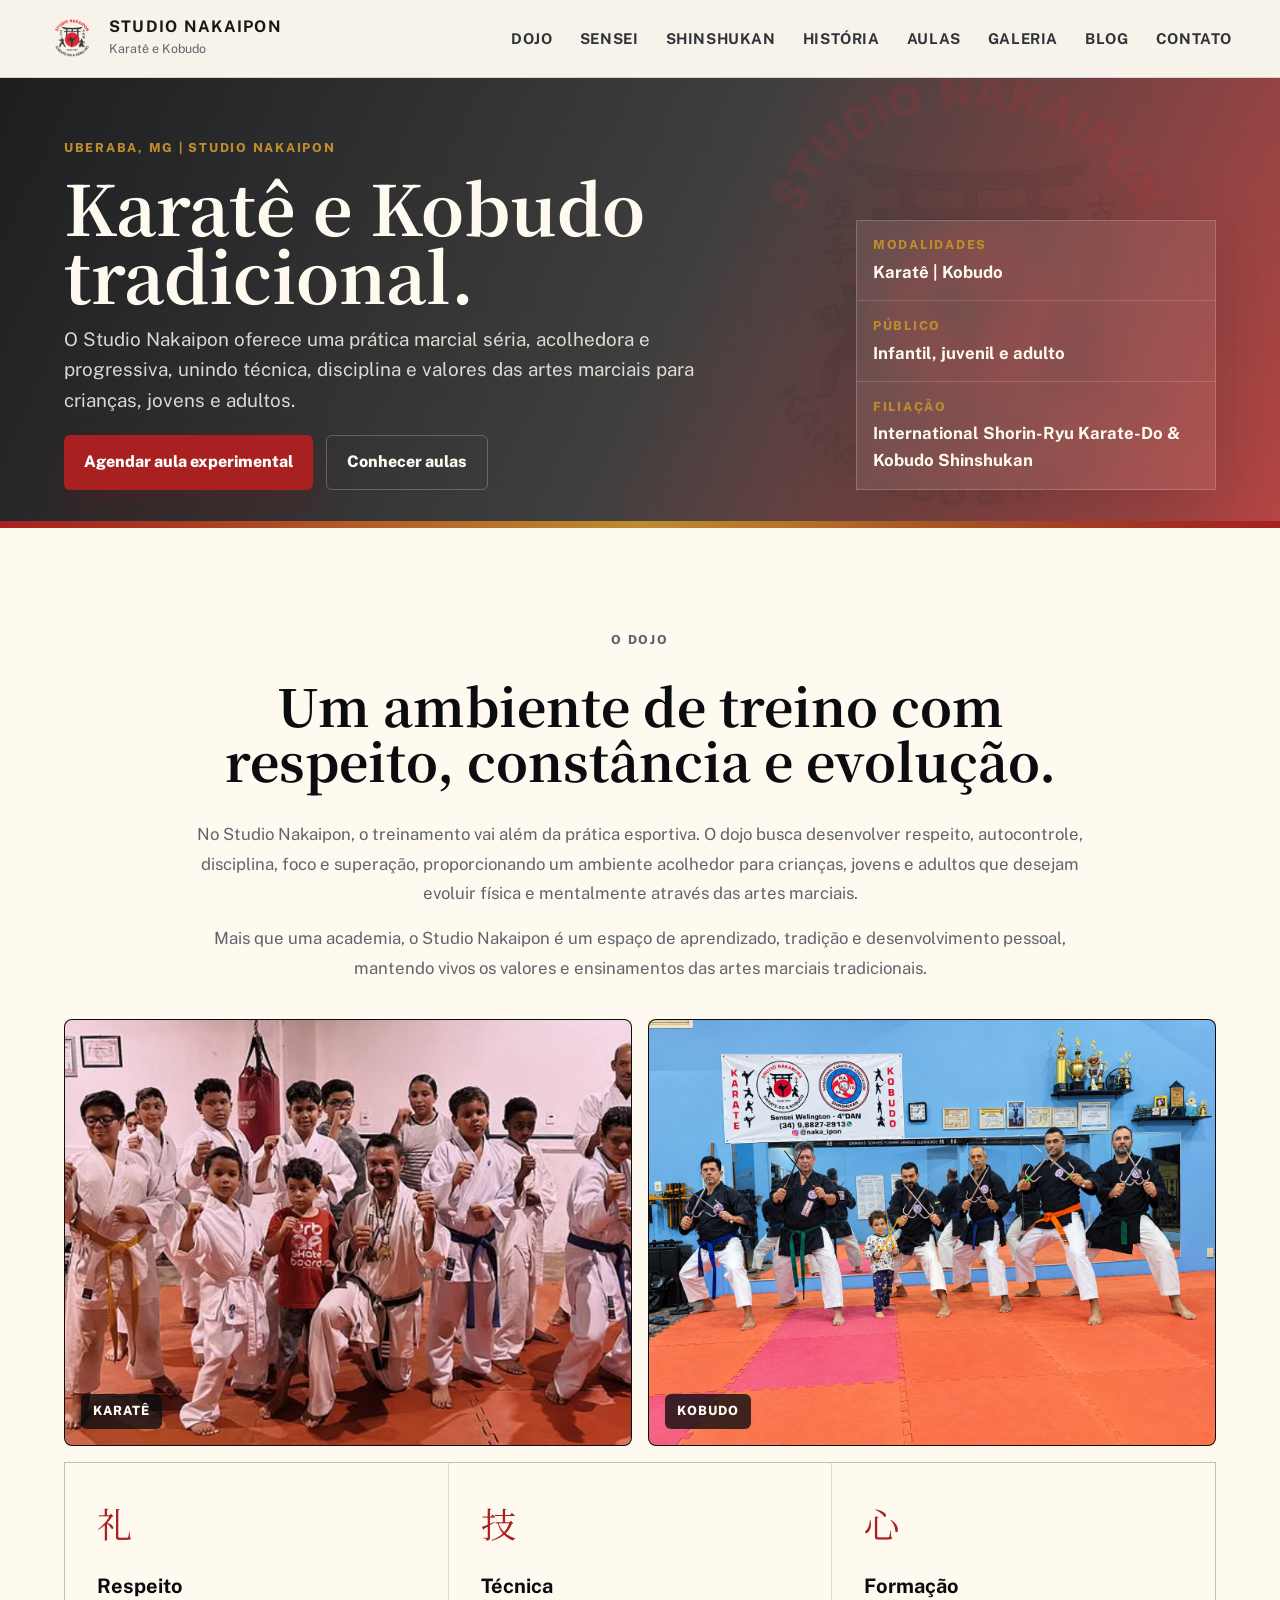
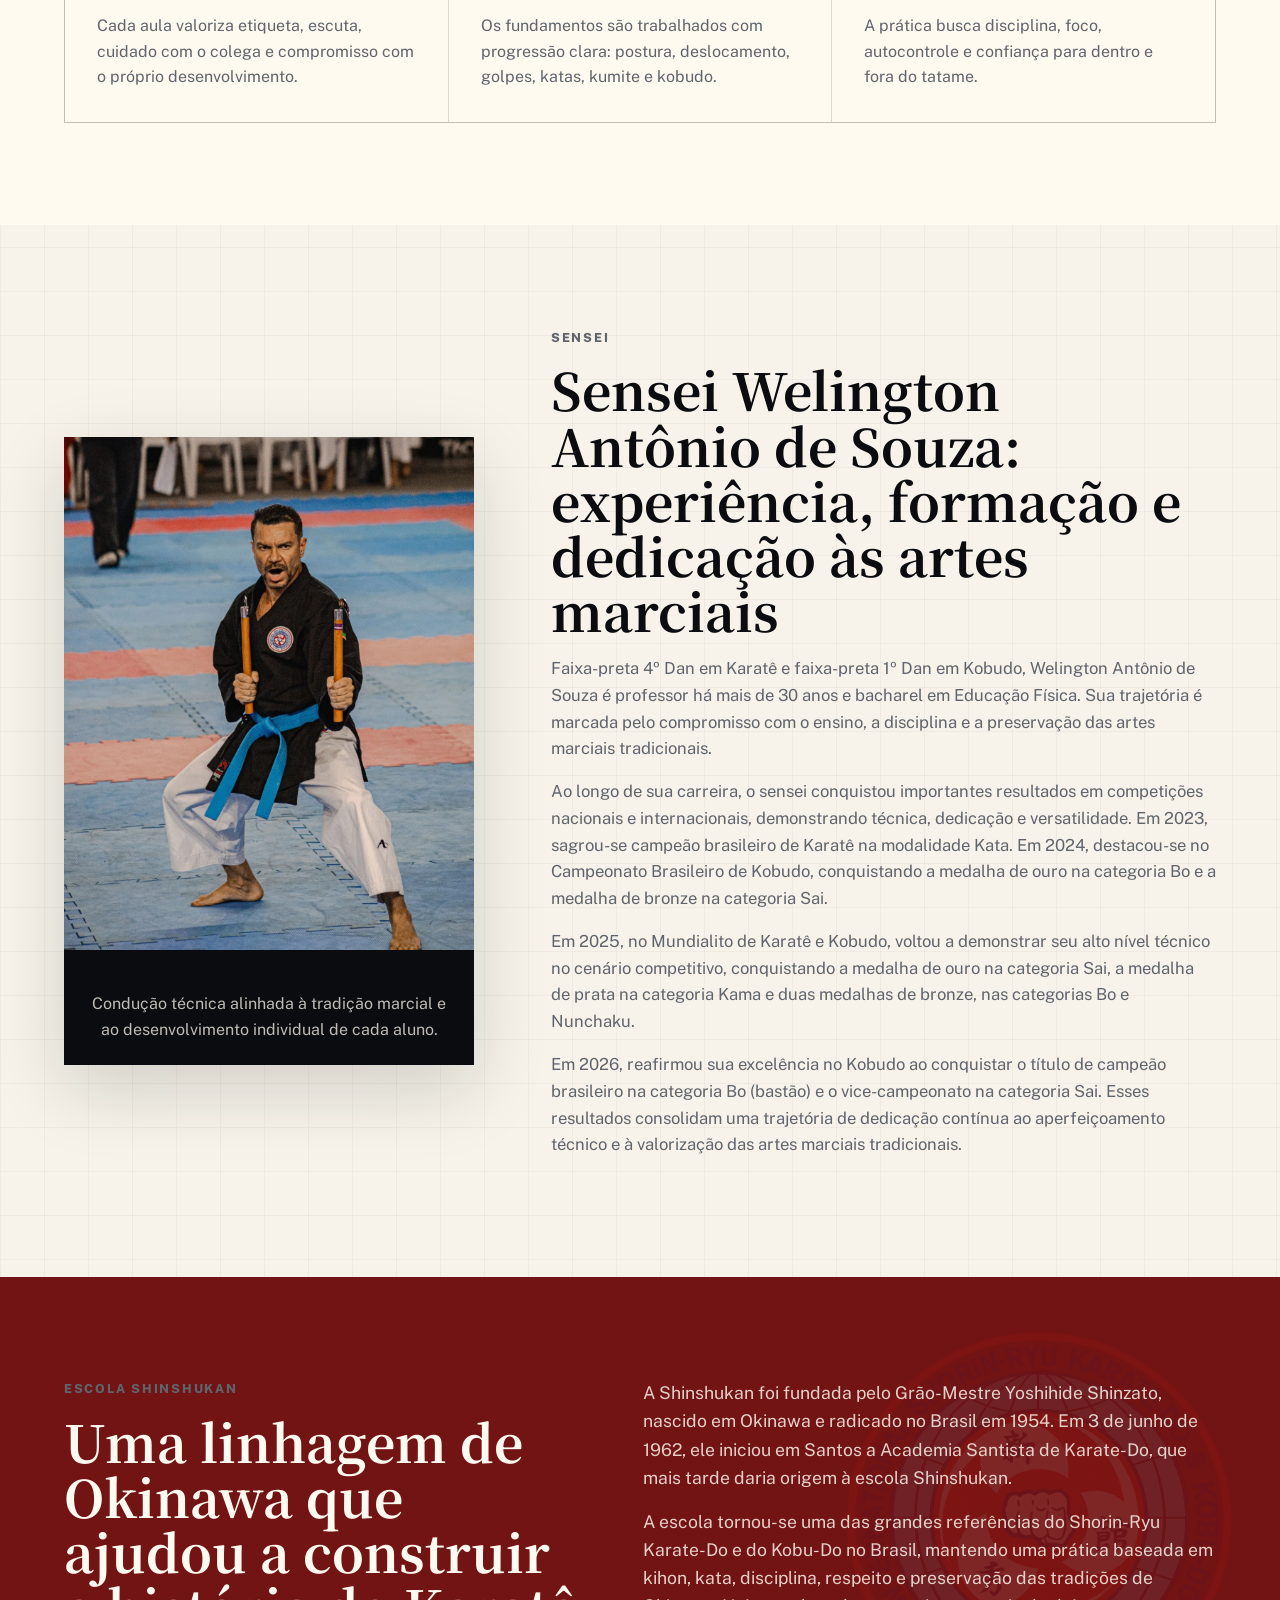
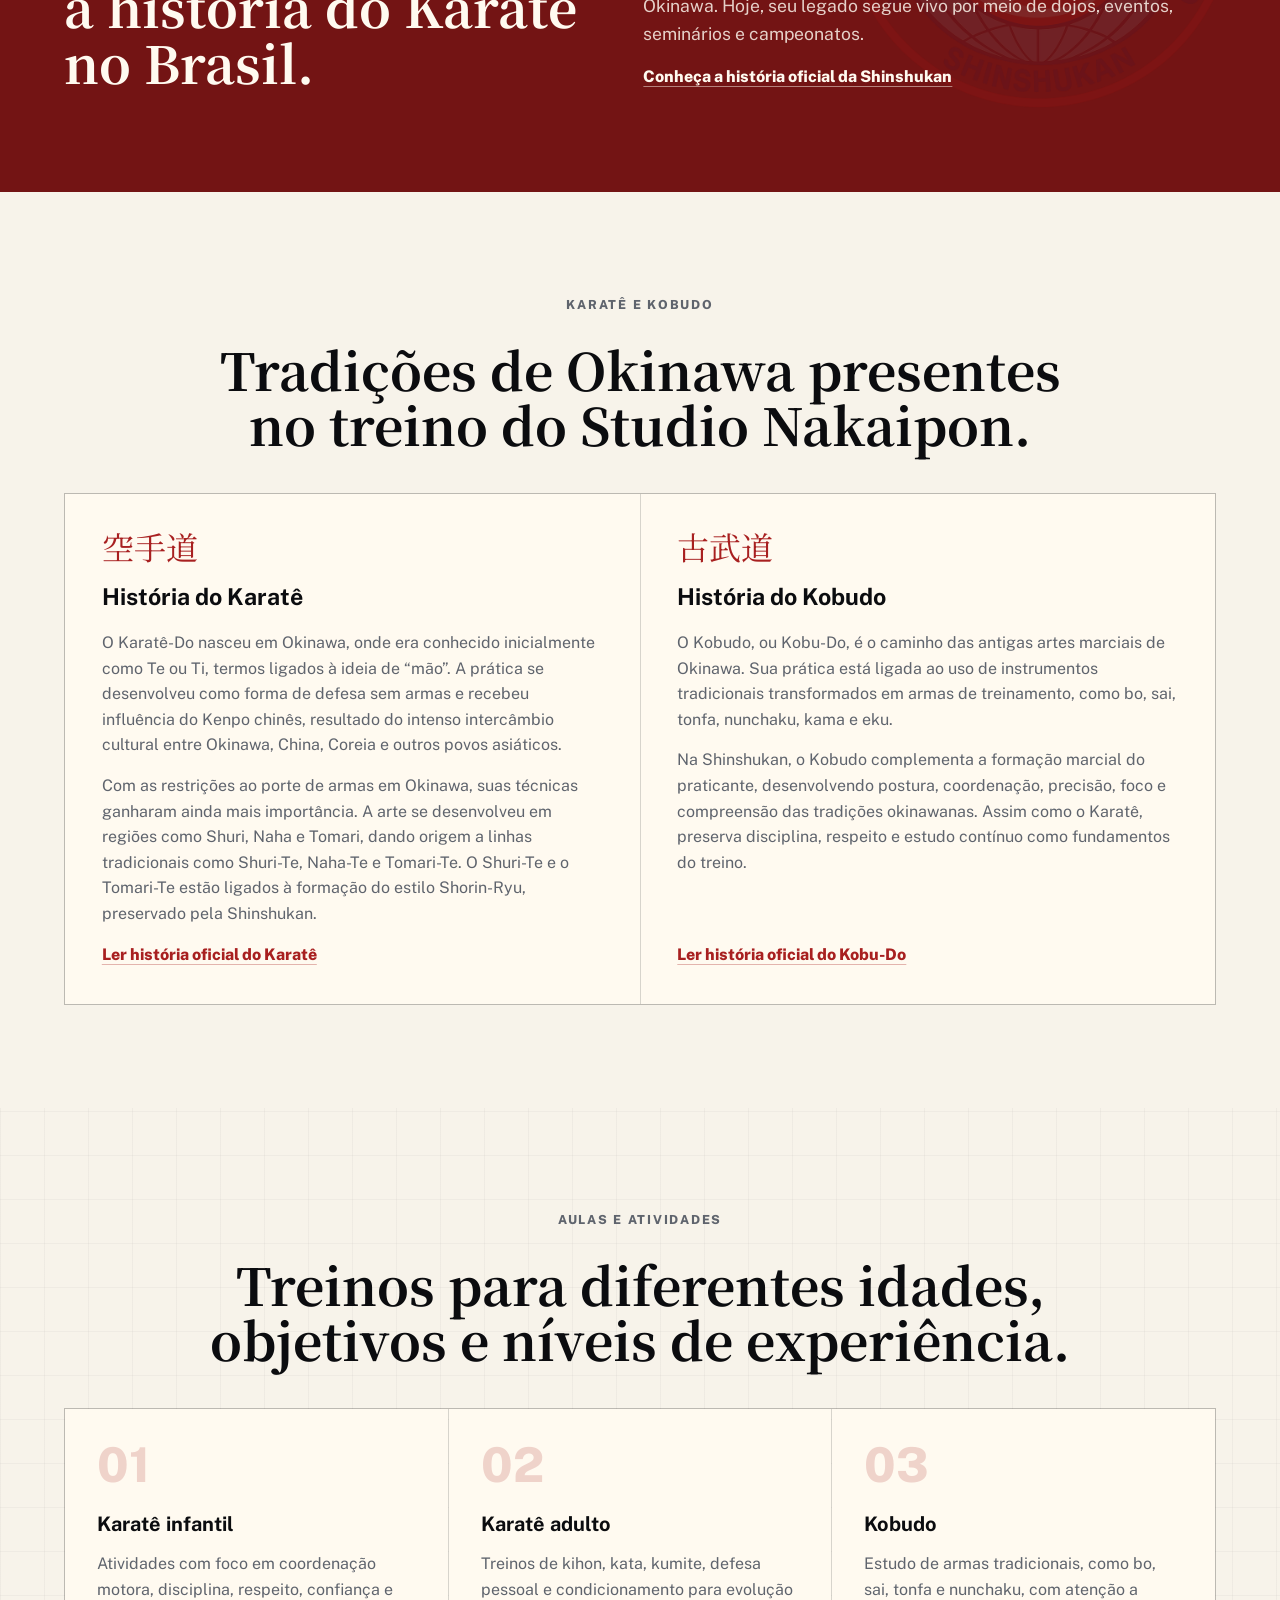
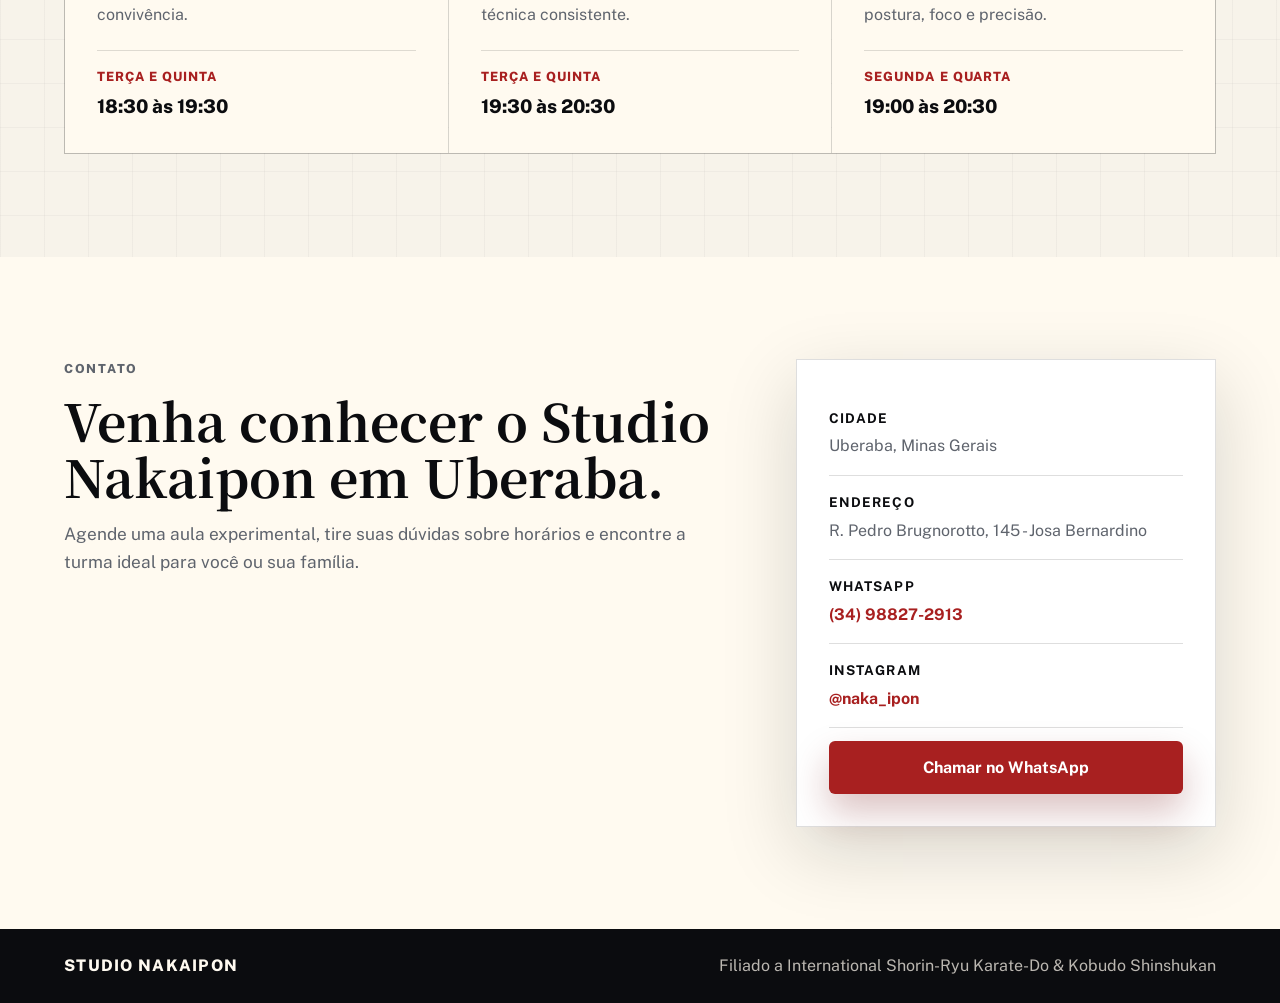
==== commit 5a51336f: "Atualiza graduacao e reportagem blog" ====
--- a/index.html
+++ b/index.html
@@ -82,7 +82,7 @@
           <figcaption>Karatê</figcaption>
         </figure>
         <figure>
-          <img src="assets/image/kobudo_nakaipon.jpeg" alt="Treino de Kobudo no Studio Nakaipon">
+          <img src="assets/image/kobudo_nakaipon.png" alt="Treino de Kobudo no Studio Nakaipon">
           <figcaption>Kobudo</figcaption>
         </figure>
       </div>
@@ -109,23 +109,29 @@
       <div class="portrait-card">
         <img src="assets/image/sensei_welington_foto.png" alt="Sensei Welington, professor do Studio Nakaipon">
         <p>Condução técnica alinhada à tradição marcial e ao desenvolvimento individual de cada aluno.</p>
-      </div>
-      <div class="split-copy">
-        <p class="section-kicker">Sensei</p>
-        <h2>Sensei Welington Antônio de Souza: experiência, formação e dedicação às artes marciais.</h2>
-        <p>Faixa-preta 4º Dan em Karatê e professor há mais de 30 anos, Welington é bacharel em Educação Física.</p>
-        <p>Dedica-se também ao Kobudo há cerca de três anos, modalidade em que atualmente possui graduação de faixa-marrom, sendo aluno do Sensei Marco Antônio Teixeira, 6º Dan de Kobudo.</p>
-        <p>Ao longo da carreira, o sensei conquistou importantes resultados em competições nacionais e internacionais.
-        
-          Em 2023, sagrou-se campeão brasileiro de Karatê na modalidade Kata. Já em 2024, destacou-se no Campeonato Brasileiro
-          de Kobudo, conquistando medalha de ouro na categoria Bo e medalha de bronze na categoria Sai.
-        
-          No Mundialito de Karatê e Kobudo de 2025, Welington voltou a se destacar no cenário internacional. Na modalidade Sai,
-          conquistou a medalha de ouro. No Kama, ficou com a medalha de prata. Já nas provas de Bo e Nunchaku,
-          garantiu duas medalhas de bronze,
-          reafirmando sua excelência e versatilidade nas artes marciais tradicionais.</p>
-      </div>
-    </section>
+        </div>
+        <div class="split-copy">
+          <p class="section-kicker">Sensei</p>
+          <h2>Sensei Welington Antônio de Souza: experiência, formação e dedicação às artes marciais</h2>
+        
+          <p>Faixa-preta 4º Dan em Karatê e faixa-preta 1º Dan em Kobudo, Welington Antônio de Souza é professor há mais de 30
+            anos e bacharel em Educação Física. Sua trajetória é marcada pelo compromisso com o ensino, a disciplina e a
+            preservação das artes marciais tradicionais.</p>
+        
+          <p>Ao longo de sua carreira, o sensei conquistou importantes resultados em competições nacionais e internacionais,
+            demonstrando técnica, dedicação e versatilidade. Em 2023, sagrou-se campeão brasileiro de Karatê na modalidade Kata.
+            Em 2024, destacou-se no Campeonato Brasileiro de Kobudo, conquistando a medalha de ouro na categoria Bo e a medalha
+            de bronze na categoria Sai.</p>
+        
+          <p>Em 2025, no Mundialito de Karatê e Kobudo, voltou a demonstrar seu alto nível técnico no cenário competitivo,
+            conquistando a medalha de ouro na categoria Sai, a medalha de prata na categoria Kama e duas medalhas de bronze, nas
+            categorias Bo e Nunchaku.</p>
+        
+          <p>Em 2026, reafirmou sua excelência no Kobudo ao conquistar o título de campeão brasileiro na categoria Bo (bastão) e
+            o vice-campeonato na categoria Sai. Esses resultados consolidam uma trajetória de dedicação contínua ao
+            aperfeiçoamento técnico e à valorização das artes marciais tradicionais.</p>
+        </div>
+        </section>
 
     <section class="section school-band" id="shinshukan">
       <div class="school-heading">
--- a/styles.css
+++ b/styles.css
@@ -154,8 +154,8 @@
   grid-template-columns: minmax(0, 1fr) minmax(260px, 360px);
   gap: clamp(2rem, 5vw, 4rem);
   align-items: end;
-  min-height: calc(100vh - 78px);
-  padding: clamp(4rem, 8vw, 7rem) clamp(1rem, 5vw, 5rem) clamp(3rem, 6vw, 5rem);
+  min-height: 50vh;
+  padding: clamp(2rem, 4vw, 3.5rem) clamp(1rem, 5vw, 5rem) clamp(1.5rem, 3vw, 2.5rem);
   overflow: hidden;
   background:
     linear-gradient(115deg, rgba(11, 12, 15, 0.92), rgba(11, 12, 15, 0.78) 52%, rgba(168, 32, 32, 0.82)),
@@ -210,13 +210,13 @@
 
 .hero h1 {
   max-width: 880px;
-  font-size: clamp(2.7rem, 7.2vw, 6.4rem);
+  font-size: clamp(2.25rem, 5.4vw, 4.8rem);
   line-height: 0.98;
 }
 
 .hero-content > p:not(.eyebrow) {
   max-width: 650px;
-  margin: 1.6rem 0 2rem;
+  margin: 1rem 0 1.25rem;
   color: rgba(255, 250, 240, 0.84);
   font-size: clamp(1rem, 1.5vw, 1.18rem);
 }
@@ -275,7 +275,7 @@
 }
 
 .hero-panel > div {
-  padding: 1.35rem;
+  padding: 0.9rem 1rem;
   border-bottom: 1px solid rgba(255, 250, 240, 0.16);
 }
 
